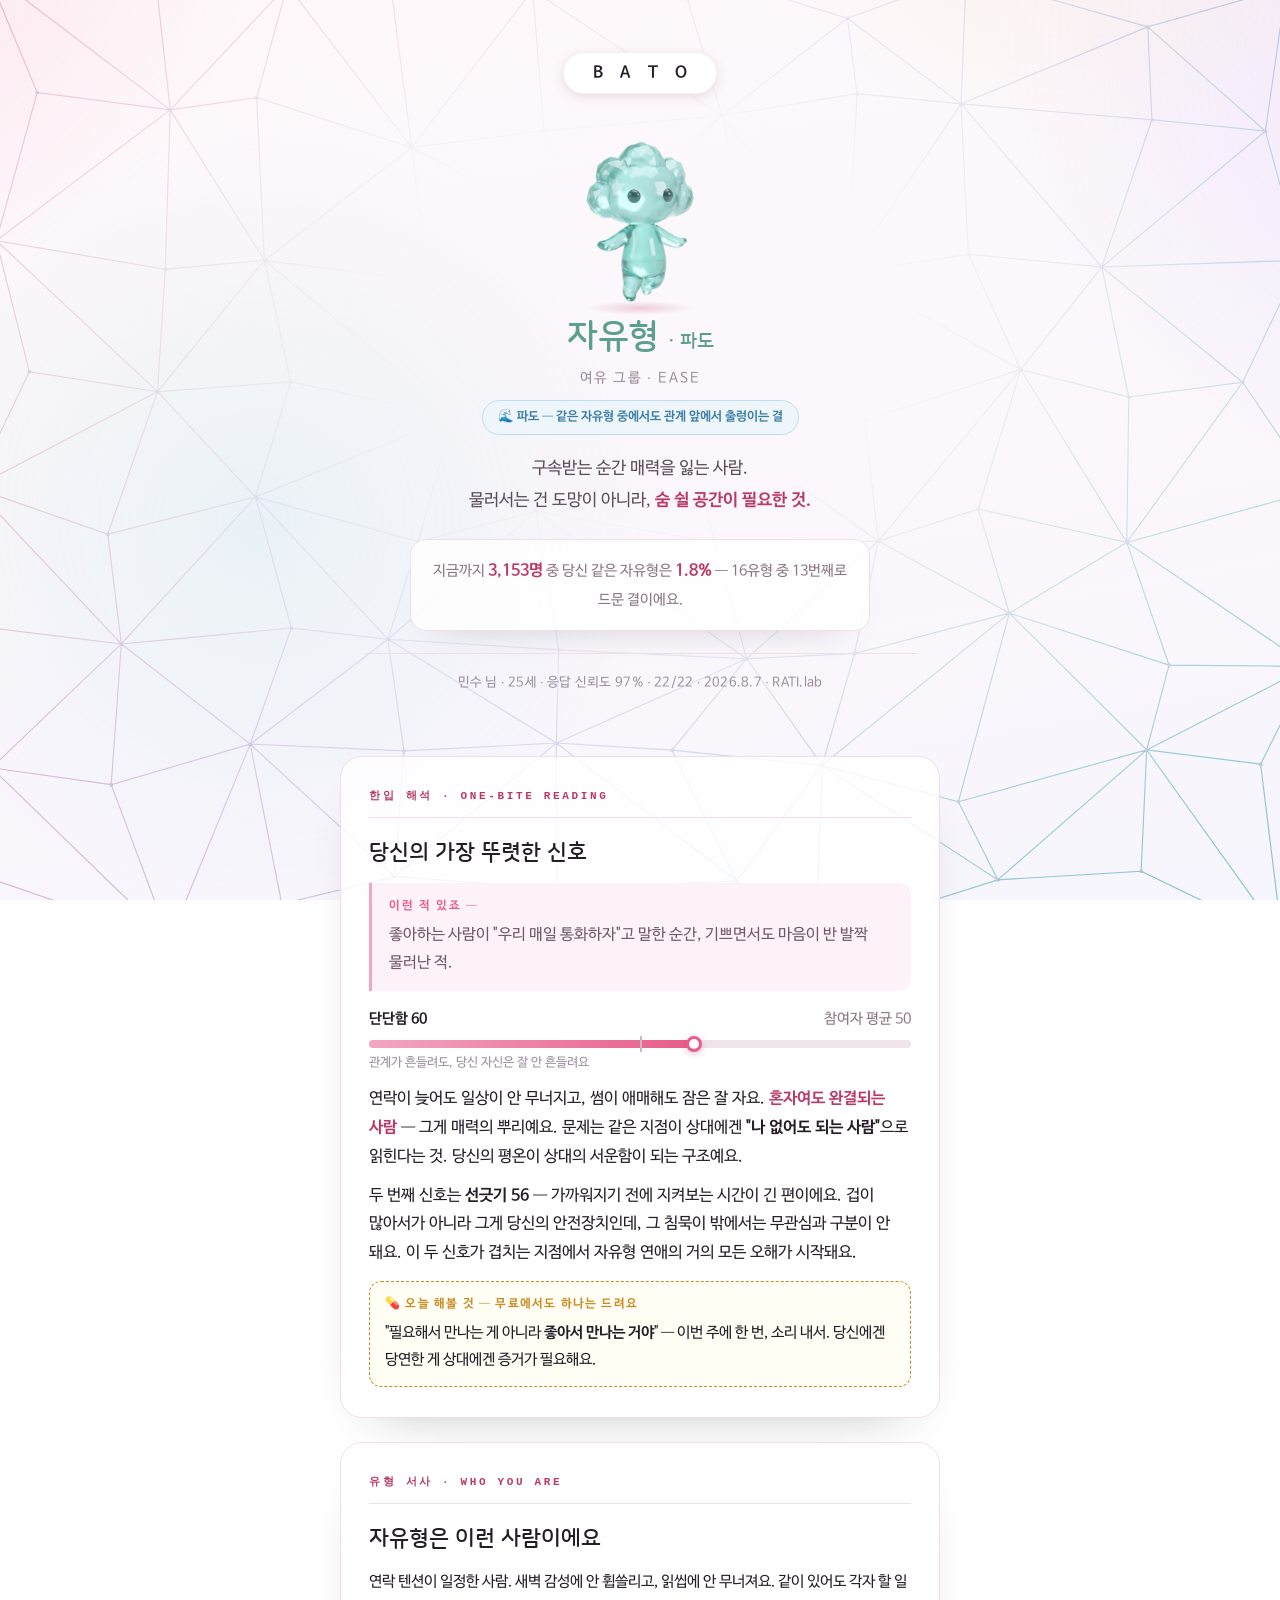
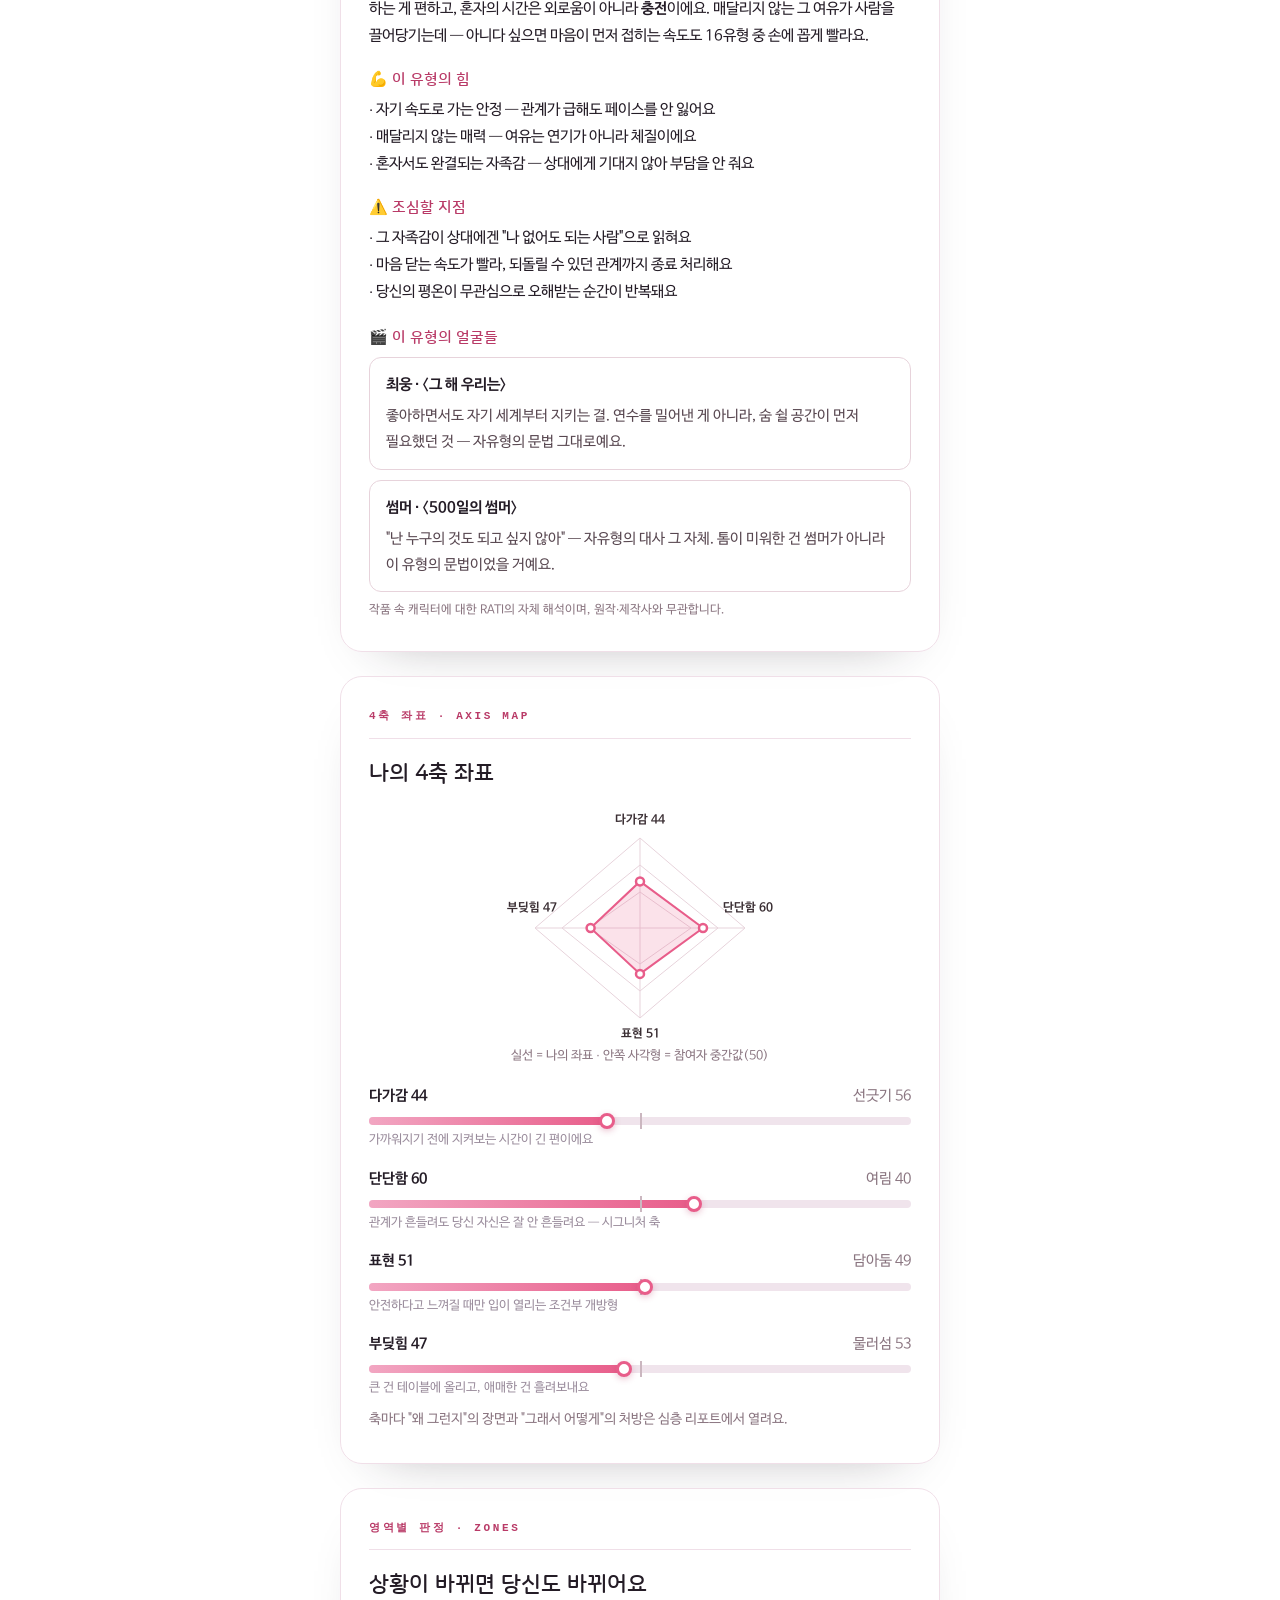
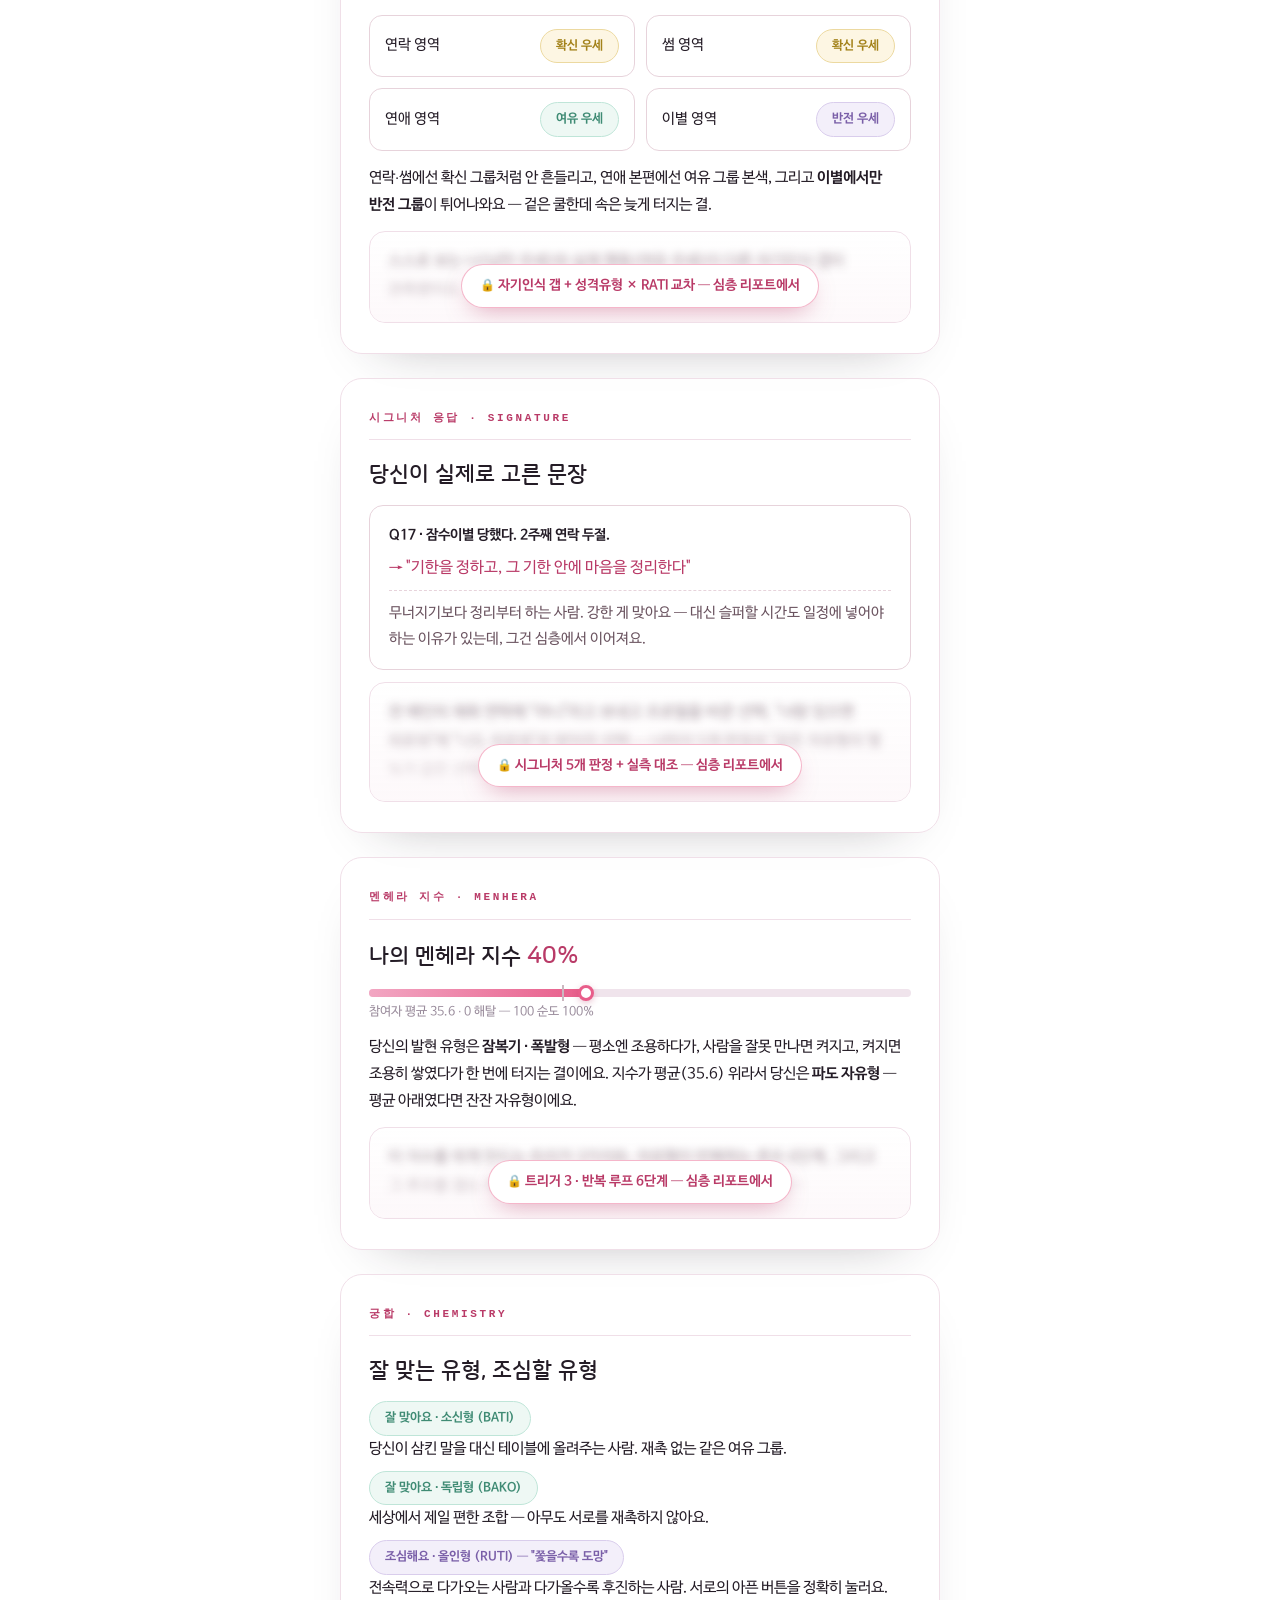
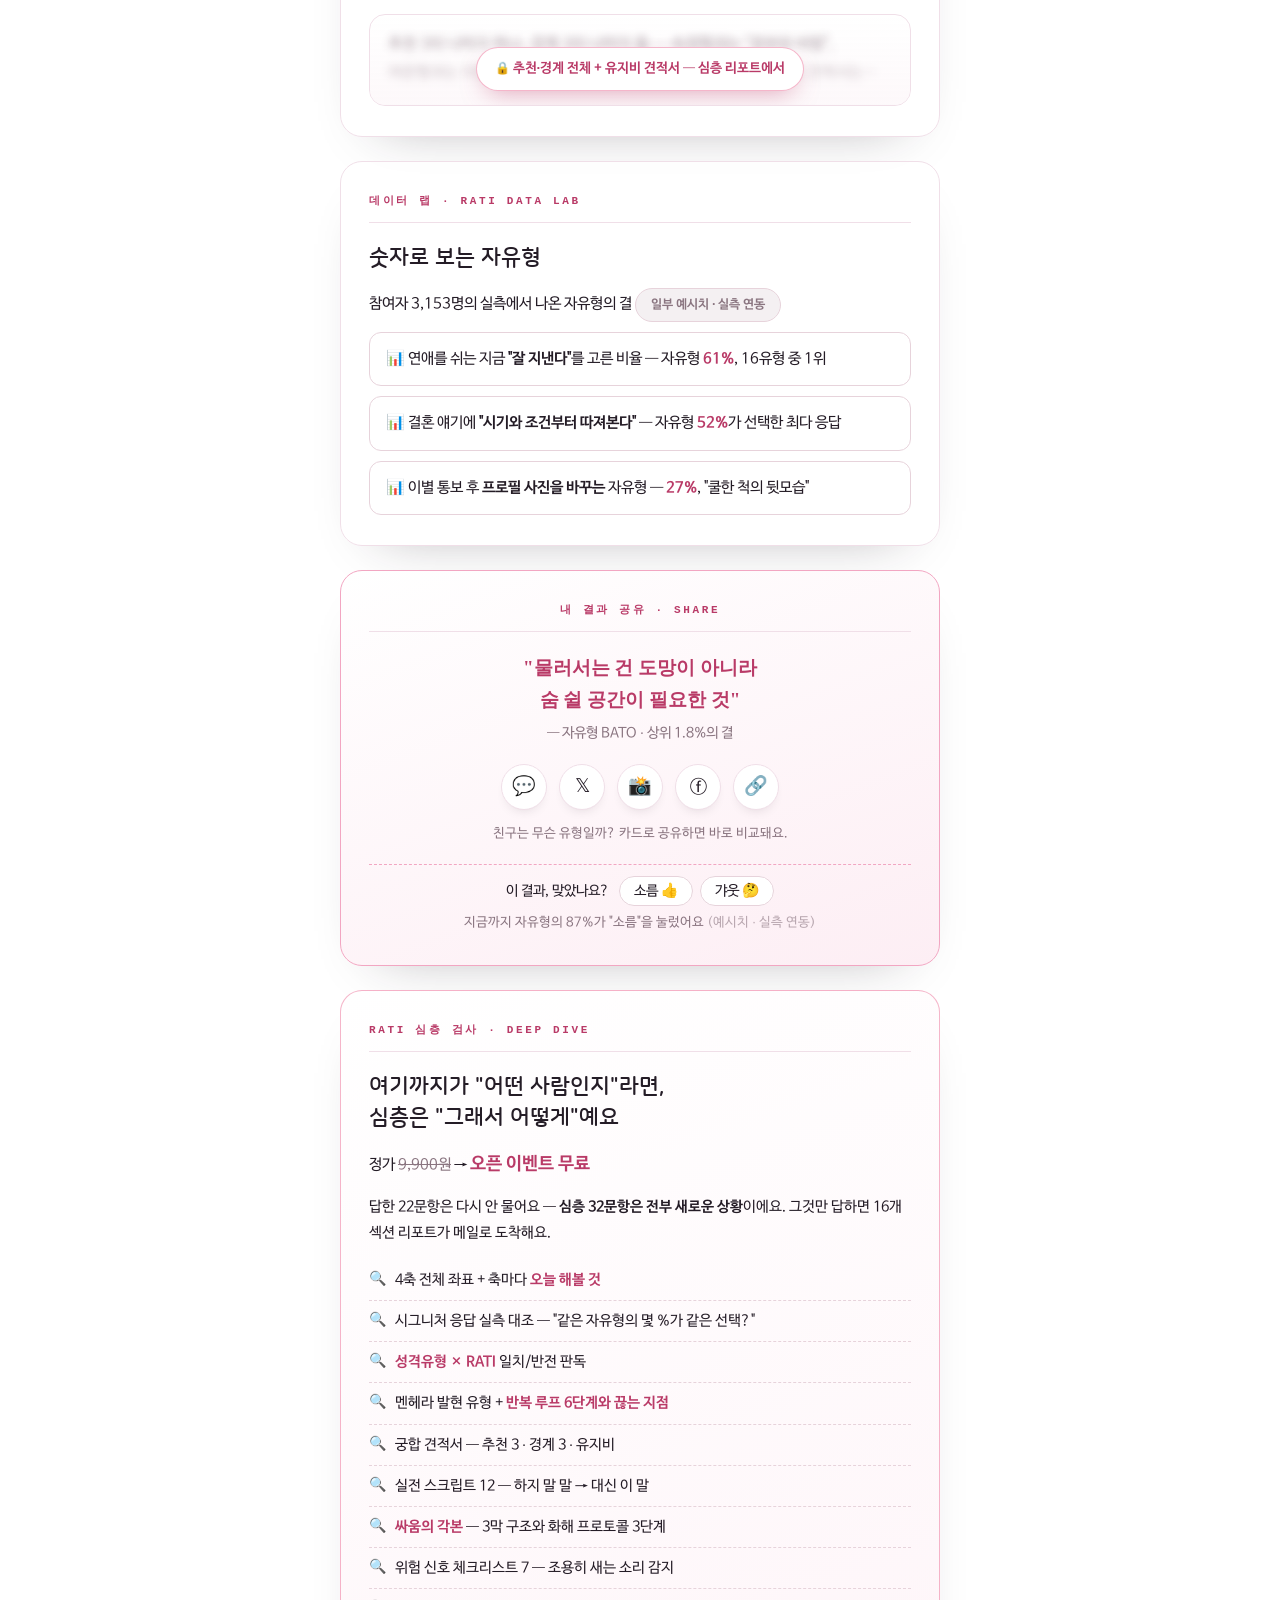
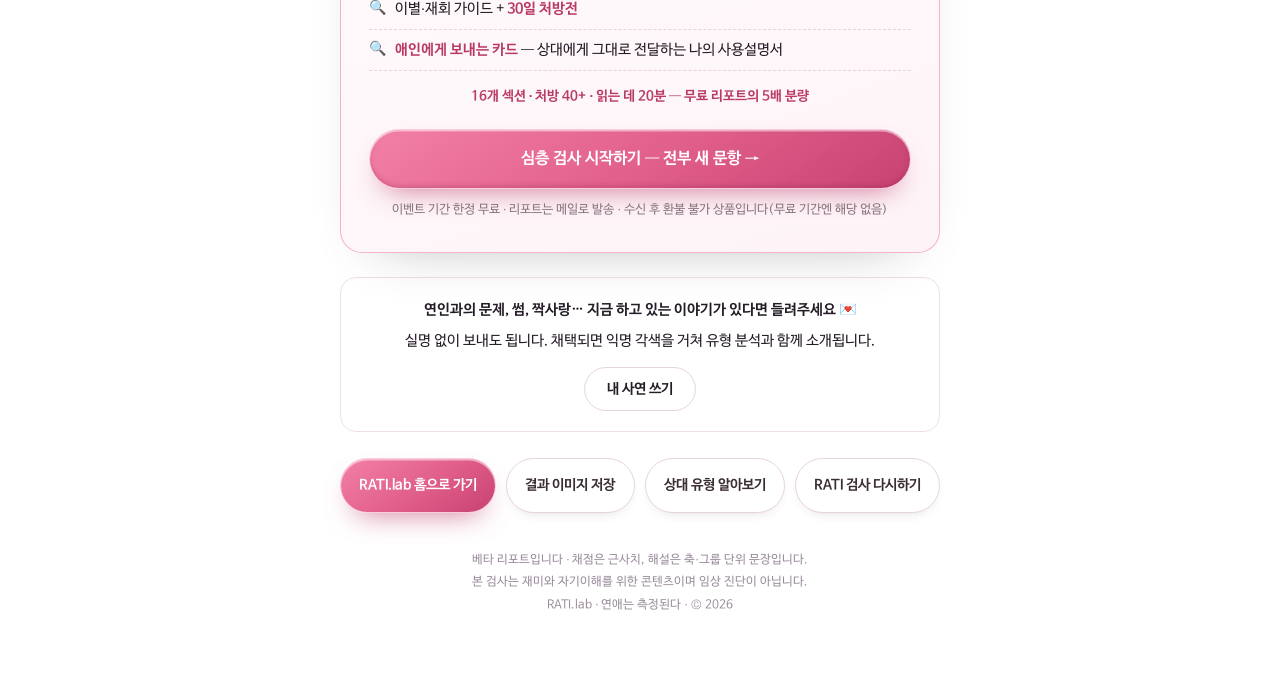
==== free_sample/index.html @ 4e8d6d5d "무료 리포트 개편판(free_sample) 배포 — 리스킨·행간·티저·전신 캐릭터 (BATO 샘플) - /free_sample/: 자립형(테마·메시·정본 폰트 동봉) 무료 리포트 " ====
<!DOCTYPE html>
<html lang="ko">
<head>
<meta charset="UTF-8">
<meta name="viewport" content="width=device-width, initial-scale=1.0">
<title>RATI 무료 리포트 · 자유형 (BATO) — 시안</title>
<style>
/* ============ RATI 무료 리포트 재설계 시안 — 별도 상품 (22문항 기반) ============
   역할: 정체성·공유·심층 전환. 분석·처방은 심층판의 영역.
   원칙: 표지는 꽉 준다(공유 코어) · 해석은 한입 · 처방은 딱 1개(맛보기 신뢰) */
:root{
  --pink:#e85d8a; --deep:#b93a67; --light:#f2a6c2; --neutral:#e7d3db;
  --ink:#3a2e33; --sub:#8a7580; --bg:#fdf8fa; --card:#ffffff; --gold:#c9a227;
}
*{margin:0;padding:0;box-sizing:border-box;}
body{font-family:'NanumBarunGothic','Noto Sans KR','Noto Sans CJK KR',sans-serif;
  background:var(--bg);color:var(--ink);line-height:1.75;font-size:16px;}
.wrap{max-width:640px;margin:0 auto;padding:0 20px 70px;}
h1,h2,h3,.disp{font-family:'NanumSquareRound','Noto Sans KR','Noto Sans CJK KR',sans-serif;}

.cover{text-align:center;padding:52px 24px 36px;background:radial-gradient(ellipse at top,#fff 0%,var(--bg) 70%);}
.cover .code{display:inline-block;background:#fff;border:1.5px solid var(--neutral);border-radius:999px;
  padding:6px 22px;font-weight:700;letter-spacing:.42em;font-size:16px;color:var(--deep);text-indent:.42em;}
.cover .char{width:126px;height:126px;margin:24px auto 8px;border-radius:50%;
  background:linear-gradient(145deg,#e9f7f2,#cfeee3 60%,#b9e2d4);
  display:flex;align-items:center;justify-content:center;font-size:54px;box-shadow:0 10px 30px rgba(127,196,178,.35);}
.cover h1{font-size:34px;color:#5aa08c;margin-top:4px;}
.cover .group{margin-top:6px;color:var(--sub);font-size:14px;letter-spacing:.14em;}
.cover .tagline{margin:18px auto 0;max-width:440px;font-size:17px;line-height:1.9;}
.punch{color:var(--deep);font-weight:700;}
.rare{margin:22px auto 0;max-width:460px;background:#fff;border:1px solid var(--neutral);
  border-radius:16px;padding:15px 20px;font-size:14.5px;color:var(--sub);}
.rare b{color:var(--deep);font-size:16px;}
.cover .meta{margin-top:22px;padding-top:16px;border-top:1px solid var(--neutral);font-size:13px;color:var(--sub);}

.sec{background:var(--card);border:1px solid var(--neutral);border-radius:20px;
  padding:30px 28px;margin-top:24px;position:relative;overflow:hidden;}
.sec .kicker{font-size:12px;letter-spacing:.22em;color:var(--sub);
  border-bottom:1px solid var(--neutral);padding-bottom:11px;margin-bottom:20px;}
.sec h2{font-size:22px;margin-bottom:14px;}
.scene{background:#fff6f9;border-left:3px solid var(--light);border-radius:0 12px 12px 0;
  padding:13px 17px;font-size:15.5px;color:#6b5460;margin-bottom:15px;}
.scene::before{content:"이런 적 있죠 —";display:block;font-size:12px;letter-spacing:.14em;color:var(--pink);font-weight:700;margin-bottom:4px;}
.rx{background:#fffdf4;border:1px dashed var(--gold);border-radius:12px;padding:12px 15px;font-size:15px;margin-top:13px;}
.rx::before{content:"💊 오늘 해볼 것 — 무료에서도 하나는 드려요";display:block;font-size:12px;letter-spacing:.1em;color:var(--gold);font-weight:700;margin-bottom:4px;}

.axis{margin:16px 0 4px;}
.axis .lab{display:flex;justify-content:space-between;font-size:14.5px;font-weight:700;}
.axis .lab .r{color:var(--sub);font-weight:400;}
.bar{position:relative;height:8px;border-radius:99px;background:var(--neutral);margin:8px 0 4px;}
.bar .fill{position:absolute;left:0;top:0;bottom:0;border-radius:99px;background:linear-gradient(90deg,var(--light),var(--pink));}
.bar .avg{position:absolute;top:-4px;bottom:-4px;width:2px;background:#c9b6bf;}
.bar .dot{position:absolute;top:50%;transform:translate(-50%,-50%);width:16px;height:16px;border-radius:50%;background:#fff;border:3px solid var(--pink);box-shadow:0 2px 6px rgba(185,58,103,.3);}
.axis .cap{font-size:12.5px;color:var(--sub);}

.tease{position:relative;border:1px solid var(--neutral);border-radius:14px;padding:16px 18px;margin-top:12px;overflow:hidden;}
.tease .blur{filter:blur(5px);user-select:none;pointer-events:none;color:#a08d97;}
.tease .veil{position:absolute;inset:0;display:flex;align-items:center;justify-content:center;
  background:linear-gradient(180deg,rgba(255,255,255,.15),rgba(255,255,255,.75));}
.veil .tag{background:#fff;border:1px solid var(--light);color:var(--deep);border-radius:999px;
  padding:7px 16px;font-size:13.5px;font-weight:700;box-shadow:0 4px 14px rgba(185,58,103,.15);}

.chip{display:inline-block;border-radius:999px;padding:4px 12px;font-size:12.5px;font-weight:700;}
.chip.mint{background:#eef8f4;color:#3f8b74;border:1px solid #bfe5d8;}
.chip.gray{background:#f4f0f2;color:var(--sub);border:1px solid var(--neutral);}

.share{text-align:center;background:linear-gradient(160deg,#fff,#fdeef4);border:1px solid var(--light);}
.share .disp{font-size:19px;line-height:1.8;color:var(--deep);margin:14px 0 6px;font-weight:800;}
.share .btns{margin-top:18px;display:flex;justify-content:center;gap:12px;}
.share .btns span{width:46px;height:46px;border-radius:50%;background:#fff;border:1px solid var(--neutral);
  display:flex;align-items:center;justify-content:center;font-size:19px;}
.share .sub2{font-size:13px;color:var(--sub);margin-top:12px;}

.cta{background:linear-gradient(160deg,#fff,#fff6f9);border:1.5px solid var(--pink);}
.cta h2{color:var(--deep);}
.cta .price{margin:6px 0 14px;font-size:15px;}
.cta .price .strike{text-decoration:line-through;color:var(--sub);}
.cta .price b{color:var(--deep);font-size:18px;}
.cta ul{list-style:none;margin:14px 0 4px;}
.cta li{font-size:14.5px;padding:7px 0 7px 26px;position:relative;border-bottom:1px dashed var(--neutral);}
.cta li::before{content:"🔍";position:absolute;left:0;font-size:14px;}
.cta li b{color:var(--deep);}
.cta .btn{display:block;text-align:center;background:linear-gradient(90deg,var(--pink),var(--deep));
  color:#fff;border-radius:999px;padding:15px 20px;font-weight:800;font-size:16px;margin-top:20px;
  box-shadow:0 8px 24px rgba(185,58,103,.3);}
.cta .fine{text-align:center;font-size:12.5px;color:var(--sub);margin-top:10px;}

.story{border:1px solid var(--neutral);border-radius:16px;padding:20px 22px;margin-top:24px;text-align:center;font-size:14.5px;background:#fff;}
.story b{display:block;margin-bottom:6px;}
.story .sbtn{display:inline-block;margin-top:12px;border:1px solid var(--neutral);border-radius:999px;padding:9px 22px;font-weight:700;font-size:14px;}
.foot{margin-top:36px;text-align:center;font-size:12px;color:var(--sub);line-height:1.9;}
</style>
<link rel="stylesheet" href="fonts.css">
<link rel="stylesheet" href="report_theme.css">
</head>
<body>
<div class="wrap">

<!-- 표지: 공유 코어라 꽉 준다 -->
<section class="cover">
  <div class="code">B A T O</div>
  <div class="char">☁️</div>
  <h1>자유형 <span style="font-size:19px;color:#5aa08c;">· 파도</span></h1>
  <div class="group">여유 그룹 · EASE</div>
  <p style="margin-top:10px;"><span class="chip" style="background:#eef6fb;color:#3d7ea6;border:1px solid #bcdcee;">🌊 파도 — 같은 자유형 중에서도 관계 앞에서 출렁이는 결</span></p>
  <p class="tagline">구속받는 순간 매력을 잃는 사람.<br>물러서는 건 도망이 아니라, <span class="punch">숨 쉴 공간이 필요한 것.</span></p>
  <div class="rare">지금까지 <b>3,153명</b> 중 당신 같은 자유형은 <b>1.8%</b> — 16유형 중 13번째로 드문 결이에요.</div>
  <div class="meta">민수 님 · 25세 · 응답 신뢰도 97% · 22/22 · 2026.8.7 · RATI.lab</div>
</section>

<!-- 한입 해석: 시그니처 1축만 실수치 공개 + 처방 1개 -->
<section class="sec">
  <div class="kicker">한입 해석 · ONE-BITE READING</div>
  <h2>당신의 가장 뚜렷한 신호</h2>
  <div class="scene">좋아하는 사람이 "우리 매일 통화하자"고 말한 순간, 기쁘면서도 마음이 반 발짝 물러난 적.</div>
  <div class="axis">
    <div class="lab"><span>단단함 60</span><span class="r">참여자 평균 50</span></div>
    <div class="bar"><div class="fill" style="width:60%"></div><div class="avg" style="left:50%"></div><div class="dot" style="left:60%"></div></div>
    <div class="cap">관계가 흔들려도, 당신 자신은 잘 안 흔들려요</div>
  </div>
  <p style="margin-top:12px;">
    연락이 늦어도 일상이 안 무너지고, 썸이 애매해도 잠은 잘 자요. <span class="punch">혼자여도 완결되는 사람</span> — 그게 매력의 뿌리예요. 문제는 같은 지점이 상대에겐 <b>"나 없어도 되는 사람"</b>으로 읽힌다는 것. 당신의 평온이 상대의 서운함이 되는 구조예요.
  </p>
  <p style="margin-top:10px;">
    두 번째 신호는 <b>선긋기 56</b> — 가까워지기 전에 지켜보는 시간이 긴 편이에요. 겁이 많아서가 아니라 그게 당신의 안전장치인데, 그 침묵이 밖에서는 무관심과 구분이 안 돼요. 이 두 신호가 겹치는 지점에서 자유형 연애의 거의 모든 오해가 시작돼요.
  </p>
  <div class="rx">"필요해서 만나는 게 아니라 <b>좋아서 만나는 거야</b>" — 이번 주에 한 번, 소리 내서. 당신에겐 당연한 게 상대에겐 증거가 필요해요.</div>
</section>

<!-- 유형 풀 서사: 유형 단위 콘텐츠는 아끼지 않는다 -->
<section class="sec">
  <div class="kicker">유형 서사 · WHO YOU ARE</div>
  <h2>자유형은 이런 사람이에요</h2>
  <p style="font-size:15px;">
    연락 텐션이 일정한 사람. 새벽 감성에 안 휩쓸리고, 읽씹에 안 무너져요. 같이 있어도 각자 할 일 하는 게 편하고, 혼자의 시간은 외로움이 아니라 <b>충전</b>이에요. 매달리지 않는 그 여유가 사람을 끌어당기는데 — 아니다 싶으면 마음이 먼저 접히는 속도도 16유형 중 손에 꼽게 빨라요.
  </p>
  <h3 style="font-size:15px;color:var(--deep);margin:18px 0 6px;">💪 이 유형의 힘</h3>
  <p style="font-size:15px;">· 자기 속도로 가는 안정 — 관계가 급해도 페이스를 안 잃어요<br>· 매달리지 않는 매력 — 여유는 연기가 아니라 체질이에요<br>· 혼자서도 완결되는 자족감 — 상대에게 기대지 않아 부담을 안 줘요</p>
  <h3 style="font-size:15px;color:var(--deep);margin:18px 0 6px;">⚠️ 조심할 지점</h3>
  <p style="font-size:15px;">· 그 자족감이 상대에겐 "나 없어도 되는 사람"으로 읽혀요<br>· 마음 닫는 속도가 빨라, 되돌릴 수 있던 관계까지 종료 처리해요<br>· 당신의 평온이 무관심으로 오해받는 순간이 반복돼요</p>

  <h3 style="font-size:15px;color:var(--deep);margin:20px 0 8px;">🎬 이 유형의 얼굴들</h3>
  <div style="border:1px solid var(--neutral);border-radius:12px;padding:13px 16px;margin-bottom:10px;">
    <b style="font-size:15px;">최웅 · 〈그 해 우리는〉</b>
    <p style="font-size:14.5px;color:#584750;margin-top:4px;">좋아하면서도 자기 세계부터 지키는 결. 연수를 밀어낸 게 아니라, 숨 쉴 공간이 먼저 필요했던 것 — 자유형의 문법 그대로예요.</p>
  </div>
  <div style="border:1px solid var(--neutral);border-radius:12px;padding:13px 16px;">
    <b style="font-size:15px;">썸머 · 〈500일의 썸머〉</b>
    <p style="font-size:14.5px;color:#584750;margin-top:4px;">"난 누구의 것도 되고 싶지 않아" — 자유형의 대사 그 자체. 톰이 미워한 건 썸머가 아니라 이 유형의 문법이었을 거예요.</p>
  </div>
  <p style="font-size:12px;color:var(--sub);margin-top:8px;">작품 속 캐릭터에 대한 RATI의 자체 해석이며, 원작·제작사와 무관합니다.</p>
</section>

<!-- 4축: 수치는 전부 공개, 심층 해설·처방은 심층판 -->
<section class="sec">
  <div class="kicker">4축 좌표 · AXIS MAP</div>
  <h2>나의 4축 좌표</h2>
  <svg width="340" height="240" viewBox="0 0 340 240" style="display:block;margin:6px auto 2px;">
    <g stroke="#e7d3db" fill="none">
      <polygon points="170,35 275,125 170,215 65,125"/>
      <polygon points="170,62 248,125 170,188 92,125"/>
      <polygon points="170,89 221,125 170,161 119,125"/>
      <line x1="170" y1="35" x2="170" y2="215"/><line x1="65" y1="125" x2="275" y2="125"/>
    </g>
    <polygon points="170,78.4 233,125 170,170.9 120.6,125" fill="rgba(232,93,138,.18)" stroke="#e85d8a" stroke-width="2"/>
    <circle cx="170" cy="78.4" r="4" fill="#fff" stroke="#e85d8a" stroke-width="2.5"/>
    <circle cx="233" cy="125" r="4" fill="#fff" stroke="#e85d8a" stroke-width="2.5"/>
    <circle cx="170" cy="170.9" r="4" fill="#fff" stroke="#e85d8a" stroke-width="2.5"/>
    <circle cx="120.6" cy="125" r="4" fill="#fff" stroke="#e85d8a" stroke-width="2.5"/>
    <text x="170" y="20" text-anchor="middle" font-size="12" font-weight="700" fill="#3a2e33">다가감 44</text>
    <text x="278" y="108" text-anchor="middle" font-size="12" font-weight="700" fill="#3a2e33">단단함 60</text>
    <text x="170" y="234" text-anchor="middle" font-size="12" font-weight="700" fill="#3a2e33">표현 51</text>
    <text x="62" y="108" text-anchor="middle" font-size="12" font-weight="700" fill="#3a2e33">부딪힘 47</text>
  </svg>
  <p style="text-align:center;font-size:12.5px;color:var(--sub);margin-bottom:8px;">실선 = 나의 좌표 · 안쪽 사각형 = 참여자 중간값(50)</p>
  <div class="axis">
    <div class="lab"><span>다가감 44</span><span class="r">선긋기 56</span></div>
    <div class="bar"><div class="fill" style="width:44%"></div><div class="avg" style="left:50%"></div><div class="dot" style="left:44%"></div></div>
    <div class="cap">가까워지기 전에 지켜보는 시간이 긴 편이에요</div>
  </div>
  <div class="axis">
    <div class="lab"><span>단단함 60</span><span class="r">여림 40</span></div>
    <div class="bar"><div class="fill" style="width:60%"></div><div class="avg" style="left:50%"></div><div class="dot" style="left:60%"></div></div>
    <div class="cap">관계가 흔들려도 당신 자신은 잘 안 흔들려요 — 시그니처 축</div>
  </div>
  <div class="axis">
    <div class="lab"><span>표현 51</span><span class="r">담아둠 49</span></div>
    <div class="bar"><div class="fill" style="width:51%"></div><div class="avg" style="left:50%"></div><div class="dot" style="left:51%"></div></div>
    <div class="cap">안전하다고 느껴질 때만 입이 열리는 조건부 개방형</div>
  </div>
  <div class="axis">
    <div class="lab"><span>부딪힘 47</span><span class="r">물러섬 53</span></div>
    <div class="bar"><div class="fill" style="width:47%"></div><div class="avg" style="left:50%"></div><div class="dot" style="left:47%"></div></div>
    <div class="cap">큰 건 테이블에 올리고, 애매한 건 흘려보내요</div>
  </div>
  <p style="font-size:13.5px;color:var(--sub);margin-top:10px;">축마다 "왜 그런지"의 장면과 "그래서 어떻게"의 처방은 심층 리포트에서 열려요.</p>
</section>

<!-- 영역별 판정 -->
<section class="sec">
  <div class="kicker">영역별 판정 · ZONES</div>
  <h2>상황이 바뀌면 당신도 바뀌어요</h2>
  <div style="display:grid;grid-template-columns:1fr 1fr;gap:11px;margin-top:4px;">
    <div style="border:1px solid var(--neutral);border-radius:13px;padding:13px 15px;font-size:14.5px;display:flex;justify-content:space-between;align-items:center;"><span>연락 영역</span><span class="chip" style="background:#fdf6e3;color:#a3821a;border:1px solid #ecd9a0;">확신 우세</span></div>
    <div style="border:1px solid var(--neutral);border-radius:13px;padding:13px 15px;font-size:14.5px;display:flex;justify-content:space-between;align-items:center;"><span>썸 영역</span><span class="chip" style="background:#fdf6e3;color:#a3821a;border:1px solid #ecd9a0;">확신 우세</span></div>
    <div style="border:1px solid var(--neutral);border-radius:13px;padding:13px 15px;font-size:14.5px;display:flex;justify-content:space-between;align-items:center;"><span>연애 영역</span><span class="chip mint">여유 우세</span></div>
    <div style="border:1px solid var(--neutral);border-radius:13px;padding:13px 15px;font-size:14.5px;display:flex;justify-content:space-between;align-items:center;"><span>이별 영역</span><span class="chip" style="background:#f3effa;color:#7a5fa8;border:1px solid #d9cdec;">반전 우세</span></div>
  </div>
  <p style="margin-top:14px;font-size:15px;">
    연락·썸에선 확신 그룹처럼 안 흔들리고, 연애 본편에선 여유 그룹 본색, 그리고 <b>이별에서만 반전 그룹</b>이 튀어나와요 — 겉은 쿨한데 속은 늦게 터지는 결.
  </p>
  <div class="tease" style="margin-top:12px;">
    <p class="blur">스스로 보는 나(낭만 우세)와 실제 행동(여유 우세)이 다른 자기인식 갭이 관측됐어요. 이 갭의 정체는 성격유형과 교차하면…</p>
    <div class="veil"><span class="tag">자기인식 갭 + 성격유형 × RATI 교차 — 심층 리포트에서</span></div>
  </div>
</section>

<!-- 시그니처 맛보기 -->
<section class="sec">
  <div class="kicker">시그니처 응답 · SIGNATURE</div>
  <h2>당신이 실제로 고른 문장</h2>
  <div style="border:1px solid var(--neutral);border-radius:14px;padding:17px 19px;">
    <p style="font-size:14px;font-weight:700;">Q17 · 잠수이별 당했다. 2주째 연락 두절.</p>
    <p style="font-size:15.5px;color:var(--deep);margin:7px 0;">→ "기한을 정하고, 그 기한 안에 마음을 정리한다"</p>
    <p style="border-top:1px dashed var(--neutral);padding-top:9px;font-size:14.5px;color:#6b5460;">무너지기보다 정리부터 하는 사람. 강한 게 맞아요 — 대신 슬퍼할 시간도 일정에 넣어야 하는 이유가 있는데, 그건 심층에서 이어져요.</p>
  </div>
  <div class="tease" style="margin-top:12px;">
    <p class="blur">전 애인의 재회 연락에 "아니"라고 보내고 프로필을 바꾼 선택, "너랑 있으면 외로워"에 "나도 외로워"로 받아친 선택 — 나머지 5개 판정과 "같은 자유형의 몇 %가 같은 선택"의 실측 대조는…</p>
    <div class="veil"><span class="tag">시그니처 5개 판정 + 실측 대조 — 심층 리포트에서</span></div>
  </div>
</section>

<!-- 멘헤라 티저 -->
<section class="sec">
  <div class="kicker">멘헤라 지수 · MENHERA</div>
  <h2>나의 멘헤라 지수 <span class="punch" style="font-size:24px;">40%</span></h2>
  <div class="axis">
    <div class="bar"><div class="fill" style="width:40%;background:linear-gradient(90deg,#9fd8c6,#e8c15d,#e85d8a);"></div><div class="avg" style="left:35.6%"></div><div class="dot" style="left:40%"></div></div>
    <div class="cap">참여자 평균 35.6 · 0 해탈 — 100 순도 100%</div>
  </div>
  <p style="margin-top:12px;font-size:15px;">당신의 발현 유형은 <b>잠복기 · 폭발형</b> — 평소엔 조용하다가, 사람을 잘못 만나면 켜지고, 켜지면 조용히 쌓였다가 한 번에 터지는 결이에요. 지수가 평균(35.6) 위라서 당신은 <b>파도 자유형</b> — 평균 아래였다면 잔잔 자유형이에요.</p>
  <div class="tease" style="margin-top:12px;">
    <p class="blur">이 지수를 뛰게 만드는 트리거 3가지와, 자유형이 반복하는 루프 6단계, 그리고 그 루프를 끊는 지점은 — 답장이 늦어지기 시작하는 바로 그 순간…</p>
    <div class="veil"><span class="tag">트리거 3 · 반복 루프 6단계 — 심층 리포트에서</span></div>
  </div>
</section>

<!-- 궁합 맛보기 -->
<section class="sec">
  <div class="kicker">궁합 · CHEMISTRY</div>
  <h2>잘 맞는 유형, 조심할 유형</h2>
  <p style="font-size:15px;margin-bottom:8px;"><span class="chip mint">잘 맞아요 · 소신형 (BATI)</span><br>당신이 삼킨 말을 대신 테이블에 올려주는 사람. 재촉 없는 같은 여유 그룹.</p>
  <p style="font-size:15px;margin-bottom:8px;"><span class="chip mint">잘 맞아요 · 독립형 (BAKO)</span><br>세상에서 제일 편한 조합 — 아무도 서로를 재촉하지 않아요.</p>
  <p style="font-size:15px;"><span class="chip gray" style="background:#f3effa;color:#7a5fa8;border-color:#d9cdec;">조심해요 · 올인형 (RUTI) — "쫓을수록 도망"</span><br>전속력으로 다가오는 사람과 다가올수록 후진하는 사람. 서로의 아픈 버튼을 정확히 눌러요.</p>
  <div class="tease" style="margin-top:12px;">
    <p class="blur">추천 3의 나머지 하나, 경계 3의 나머지 둘 — 속정형과는 "장부와 바람", 여운형과는 이별이 연애보다 긴 조합. 그리고 조합마다 붙는 유지비 견적서는…</p>
    <div class="veil"><span class="tag">추천·경계 전체 + 유지비 견적서 — 심층 리포트에서</span></div>
  </div>
</section>

<!-- 데이터 랩 -->
<section class="sec">
  <div class="kicker">데이터 랩 · RATI DATA LAB</div>
  <h2>숫자로 보는 자유형</h2>
  <p style="font-size:15px;margin-bottom:10px;">참여자 3,153명의 실측에서 나온 자유형의 결 <span class="chip gray">일부 예시치 · 실측 연동</span></p>
  <div style="border:1px solid var(--neutral);border-radius:12px;padding:13px 16px;margin-bottom:10px;font-size:15px;">
    📊 연애를 쉬는 지금 <b>"잘 지낸다"</b>를 고른 비율 — 자유형 <b class="punch">61%</b>, 16유형 중 1위
  </div>
  <div style="border:1px solid var(--neutral);border-radius:12px;padding:13px 16px;margin-bottom:10px;font-size:15px;">
    📊 결혼 얘기에 <b>"시기와 조건부터 따져본다"</b> — 자유형 <b class="punch">52%</b>가 선택한 최다 응답
  </div>
  <div style="border:1px solid var(--neutral);border-radius:12px;padding:13px 16px;font-size:15px;">
    📊 이별 통보 후 <b>프로필 사진을 바꾸는</b> 자유형 — <b class="punch">27%</b>, "쿨한 척의 뒷모습"
  </div>
</section>

<!-- 공유 카드 -->
<section class="sec share">
  <div class="kicker" style="border-color:var(--light);">내 결과 공유 · SHARE</div>
  <p class="disp">"물러서는 건 도망이 아니라<br>숨 쉴 공간이 필요한 것"</p>
  <p style="font-size:14px;color:var(--sub);">— 자유형 BATO · 상위 1.8%의 결</p>
  <div class="btns"><span>💬</span><span>𝕏</span><span>📸</span><span>ⓕ</span><span>🔗</span></div>
  <p class="sub2">친구는 무슨 유형일까? 카드로 공유하면 바로 비교돼요.</p>
  <div style="margin-top:18px;padding-top:14px;border-top:1px dashed var(--light);font-size:14px;">
    이 결과, 맞았나요? &nbsp;
    <span style="border:1px solid var(--neutral);border-radius:999px;padding:6px 14px;background:#fff;">소름 👍</span>&nbsp;
    <span style="border:1px solid var(--neutral);border-radius:999px;padding:6px 14px;background:#fff;">갸웃 🤔</span>
    <p class="sub2" style="margin-top:8px;">지금까지 자유형의 87%가 "소름"을 눌렀어요 <span style="opacity:.6;">(예시치 · 실측 연동)</span></p>
  </div>
</section>

<!-- 심층 전환 CTA -->
<section class="sec cta">
  <div class="kicker" style="border-color:var(--light);">RATI 심층 검사 · DEEP DIVE</div>
  <h2>여기까지가 "어떤 사람인지"라면,<br>심층은 "그래서 어떻게"예요</h2>
  <p class="price">정가 <span class="strike">9,900원</span> → <b>오픈 이벤트 무료</b></p>
  <p style="font-size:14.5px;">답한 22문항은 다시 안 물어요 — <b>심층 32문항은 전부 새로운 상황</b>이에요. 그것만 답하면 16개 섹션 리포트가 메일로 도착해요.</p>
  <ul>
    <li>4축 전체 좌표 + 축마다 <b>오늘 해볼 것</b></li>
    <li>시그니처 응답 실측 대조 — "같은 자유형의 몇 %가 같은 선택?"</li>
    <li><b>성격유형 × RATI</b> 일치/반전 판독</li>
    <li>멘헤라 발현 유형 + <b>반복 루프 6단계와 끊는 지점</b></li>
    <li>궁합 견적서 — 추천 3 · 경계 3 · 유지비</li>
    <li>실전 스크립트 12 — 하지 말 말 → 대신 이 말</li>
    <li><b>싸움의 각본</b> — 3막 구조와 화해 프로토콜 3단계</li>
    <li>위험 신호 체크리스트 7 — 조용히 새는 소리 감지</li>
    <li>이별·재회 가이드 + <b>30일 처방전</b></li>
    <li><b>애인에게 보내는 카드</b> — 상대에게 그대로 전달하는 나의 사용설명서</li>
  </ul>
  <p style="text-align:center;font-size:13.5px;color:var(--deep);font-weight:700;margin-top:14px;">16개 섹션 · 처방 40+ · 읽는 데 20분 — 무료 리포트의 5배 분량</p>
  <a class="btn">심층 검사 시작하기 — 전부 새 문항 →</a>
  <p class="fine">이벤트 기간 한정 무료 · 리포트는 메일로 발송 · 수신 후 환불 불가 상품입니다(무료 기간엔 해당 없음)</p>
</section>

<!-- 사연 -->
<div class="story">
  <b>연인과의 문제, 썸, 짝사랑… 지금 하고 있는 이야기가 있다면 들려주세요 💌</b>
  실명 없이 보내도 됩니다. 채택되면 익명 각색을 거쳐 유형 분석과 함께 소개됩니다.
  <span class="sbtn">내 사연 쓰기</span>
</div>

<!-- ══ 무료 리포트 UX 활성화 — 시안의 공유 버튼 5종(💬 𝕏 📸 ⓕ 🔗)에 실동작 바인딩(마크업 불변)
     + 기존 무료 리포트의 하단 버튼 4종 + OG 배너 주입. 공감 투표는 백엔드 연동 전 선택 표시만. ══ -->
<style id="free-ux-css">
  .rr-btns{display:flex;gap:10px;margin-top:26px;flex-wrap:wrap;justify-content:center}
  .rr-btns a,.rr-btns button{flex:1 1 auto;white-space:nowrap;text-align:center;text-decoration:none;cursor:pointer;font:inherit;font-size:14px;font-weight:700;padding:14px 18px;border-radius:99px;transition:transform .14s}
  .rr-btns a:hover,.rr-btns button:hover{transform:translateY(-1.5px)}
  .rr-cta{background:linear-gradient(145deg,rgba(242,123,163,.96),rgba(222,83,130,.94) 56%,rgba(196,58,108,.96));color:#fff;border:1px solid rgba(255,214,229,.9);box-shadow:0 13px 29px -14px rgba(185,58,103,.75),inset 0 1.5px 0 rgba(255,255,255,.5)}
  .rr-b2{background:#fff;color:var(--ink);border:1.5px solid var(--neutral);box-shadow:0 6px 14px -10px rgba(58,46,51,.3)}
  .sh-toast{position:fixed;left:50%;bottom:26px;transform:translateX(-50%) translateY(8px);background:#3a2e33;color:#fff;font-size:12.5px;padding:10px 18px;border-radius:99px;opacity:0;pointer-events:none;transition:opacity .25s,transform .25s;z-index:99}
  .sh-toast.on{opacity:1;transform:translateX(-50%)}
  .vote-on{border-color:var(--pink) !important;background:#FEF1F6 !important;color:var(--deep);font-weight:700}
</style>

<div class="rr-btns">
  <a class="rr-cta" href="https://ratilab.com/">RATI.lab 홈으로 가기</a>
  <button type="button" class="rr-b2" data-act="save">결과 이미지 저장</button>
  <a class="rr-b2" href="https://ratilab.com/">상대 유형 알아보기</a>
  <a class="rr-b2" href="https://ratilab.com/?test=1">RATI 검사 다시하기</a>
</div>

<!-- OG 배너는 무료 리포트에 넣지 않는다 (민수 지시 2026-08-07) — 심층 웹판·이메일에만 -->
<div class="sh-toast" id="shToast"></div>
<script id="free-ux-js">
(function(){
  var U='https://ratilab.com/', T='나의 연애 유형을 측정했어요 — RATI.lab';
  function toast(m){var e=document.getElementById('shToast');e.textContent=m;e.classList.add('on');clearTimeout(e._t);e._t=setTimeout(function(){e.classList.remove('on')},2400);}
  function copy(txt,done){
    if(navigator.clipboard&&navigator.clipboard.writeText){navigator.clipboard.writeText(txt).then(function(){toast(done)},function(){toast('복사가 막혔어요 · 주소를 직접 복사해주세요')});}
    else toast('복사가 막혔어요 · 주소를 직접 복사해주세요');
  }
  /* 시안의 장식 공유 버튼 5종에 실동작 바인딩 — 순서: 카톡·X·인스타·페북·링크 */
  var spans=document.querySelectorAll('.share .btns span');
  var acts=['kakao','x','insta','fb','copy'];
  spans.forEach(function(b,i){
    var ch=acts[i]||'copy';
    b.setAttribute('role','button');b.setAttribute('tabindex','0');
    function go(){
      if(ch==='x'){window.open('https://twitter.com/intent/tweet?text='+encodeURIComponent(T)+'&url='+encodeURIComponent(U),'_blank','width=560,height=640');return;}
      if(ch==='fb'){window.open('https://www.facebook.com/sharer/sharer.php?u='+encodeURIComponent(U)+'&quote='+encodeURIComponent(T),'_blank','width=560,height=640');return;}
      if(ch==='kakao'){if(navigator.share){navigator.share({title:'RATI',text:T,url:U}).catch(function(){});return;}copy(T+' '+U,'링크 복사 완료 · 카톡 채팅방에 붙여넣으세요 💬');return;}
      if(ch==='insta'){copy(T+' '+U,'링크 복사 완료 · 인스타 스토리·프로필에 붙여넣으세요 📸');return;}
      copy(T+' '+U,'링크 복사 완료 ✓');
    }
    b.addEventListener('click',go);
    b.addEventListener('keydown',function(e){if(e.key==='Enter'||e.key===' '){e.preventDefault();go();}});
  });
  /* 공감 투표(소름/갸웃) — 백엔드 연동 전: 선택 표시 (실측 연동은 별도 작업) */
  var votes=document.querySelectorAll('.share span[style*="border-radius:999px"]');
  votes.forEach(function(v){
    v.setAttribute('role','button');v.setAttribute('tabindex','0');v.style.cursor='pointer';
    v.addEventListener('click',function(){
      votes.forEach(function(o){o.classList.remove('vote-on')});
      v.classList.add('vote-on');
      toast('선택했어요 · 집계 연동은 곧 열려요');
    });
  });
  /* 결과 이미지 저장 — 표지 캡처 */
  var save=document.querySelector('[data-act="save"]');
  if(save)save.addEventListener('click',function(){
    var orig=save.textContent;save.textContent='이미지 만드는 중…';save.disabled=true;
    function done(ok){save.textContent=ok?'저장됨 ✓':'실패 · 스크린샷으로 저장해주세요';save.disabled=false;setTimeout(function(){save.textContent=orig},2400);}
    function run(){
      try{
        window.html2canvas(document.querySelector('.cover')||document.body,{backgroundColor:'#fdf8fa',scale:2,useCORS:true,logging:false})
        .then(function(cv){var a=document.createElement('a');a.download='RATI_free_report.png';a.href=cv.toDataURL('image/png');document.body.appendChild(a);a.click();a.remove();done(true);})
        .catch(function(){done(false);});
      }catch(e){done(false);}
    }
    if(window.html2canvas){run();return;}
    var s=document.createElement('script');s.src='https://cdn.jsdelivr.net/npm/html2canvas@1.4.1/dist/html2canvas.min.js';
    s.onload=run;s.onerror=function(){done(false);};document.head.appendChild(s);
  });
})();
</script>

<div class="foot">
  베타 리포트입니다 · 채점은 근사치, 해설은 축·그룹 단위 문장입니다.<br>
  본 검사는 재미와 자기이해를 위한 콘텐츠이며 임상 진단이 아닙니다.<br>
  RATI.lab · 연애는 측정된다 · © 2026
</div>
</div>
</body>
</html>
---- free_sample/fonts.css ----
/* RATI 리포트 정본 폰트 — 본문 NanumBarunGothic / 제목 NanumSquareRound
   렌더 단계에서 주입되는 오버라이드 시트 (템플릿 마크업·문구 불변 원칙).
   원본: 네이버 나눔글꼴(OFL) hangeul.pstatic.net — 로컬 동봉으로 오프라인·CI 안정성 확보. */
@font-face{font-family:'NanumBarunGothic';font-weight:400;src:url(NanumBarunGothicWeb.woff) format('woff');}
@font-face{font-family:'NanumBarunGothic';font-weight:700;src:url(NanumBarunGothicWebBold.woff) format('woff');}
@font-face{font-family:'NanumSquareRound';font-weight:400;src:url(NanumSquareRoundR.woff) format('woff');}
@font-face{font-family:'NanumSquareRound';font-weight:700;src:url(NanumSquareRoundB.woff) format('woff');}
@font-face{font-family:'NanumSquareRound';font-weight:800;src:url(NanumSquareRoundEB.woff) format('woff');}

/* 본문 정본 */
body{font-family:'NanumBarunGothic','Noto Sans KR','Noto Sans CJK KR',sans-serif !important;}
/* 제목 정본 — 증서(.serif 명조 영역)는 제외 */
h1:not(.serif h1),h2,h3,.disp,.secno{font-family:'NanumSquareRound','NanumBarunGothic',sans-serif !important;}
.serif,.serif h1{font-family:'Noto Serif KR','Noto Serif CJK KR',serif !important;}
---- free_sample/report_theme.css ----
/* ══ RATI 리포트 테마 — ratilab.com 디자인 시스템 계승 (렌더 주입 레이어 · 마크업/문구 불변) ══
   팔레트·유리 카드·명조 디스플레이·크리스털 캐릭터 = 사이트 레퍼런스.
   본문 NanumBarunGothic / 제목 NanumSquareRound(스펙 4장 크기 유지) / 디스플레이 Noto Serif KR.
   단일 라이트 테마 — 브랜드 문서로서 의도적 선택. */

:root{
  --t-ink:#241C26; --t-slate:#5B4E5C; --t-mut:#9A8C9C;
  --t-rose:#E85D8A; --t-rosed:#B93A67; --t-line:#F0DFE8; --t-gold:#C98A1F;
}

/* 바탕 — 랜딩과 동일 구성: 그라데이션 + 오로라 4색(랜딩 .a1~.a4 정확값) + 삼각 메시 그리드 */
body{
  background:linear-gradient(170deg,#FEF8FA 0%,#FBF7FC 55%,#F7F5FD 100%) fixed !important;
  color:var(--t-ink) !important;
}
body::before{ /* 오로라 — 랜딩 a1 핑크 .28 / a2 보라 .24 / a3 청록 .20 / a4 골드 .18 */
  content:"";position:fixed;inset:0;z-index:-1;pointer-events:none;
  background:
    radial-gradient(660px 660px at -170px -130px, rgba(246,168,198,.28), transparent 66%),
    radial-gradient(740px 700px at calc(100% + 210px) 40px, rgba(199,169,245,.24), transparent 66%),
    radial-gradient(600px 580px at 20% 520px, rgba(169,222,227,.20), transparent 66%),
    radial-gradient(540px 540px at 84% -190px, rgba(244,217,160,.18), transparent 62%);
}
body::after{ /* 랜딩 .mesh 그대로 — 컨스텔레이션 그리드 */
  content:"";position:fixed;inset:0;z-index:-1;pointer-events:none;
  background:url("mesh.svg") center/cover no-repeat;opacity:.85;
}

/* 표지 — 사이트 히어로 문법 */
.cover{background:none !important;}
.cover .code{
  border:1px solid rgba(0,0,0,.05) !important;
  box-shadow:0 3px 12px rgba(120,90,120,.16) !important;
  letter-spacing:.42em !important;color:var(--t-ink) !important;font-weight:900 !important;
}
.cover h1{font-family:'Noto Serif KR','Noto Serif CJK KR',serif !important;font-weight:700 !important;letter-spacing:-.5px;}
.cover .group{letter-spacing:.16em !important;color:var(--t-mut) !important;}
.cover .tagline{color:var(--t-slate) !important;}
.cover .meta{color:var(--t-mut) !important;border-top-color:var(--t-line) !important;}
.rare{border-color:var(--t-line) !important;background:rgba(255,255,255,.82) !important;
  box-shadow:0 18px 40px -32px rgba(36,28,38,.35);}

/* 크리스털 캐릭터 — 사이트 도감 자산으로 이모지 대체 (스펙 6장) */
.char{
  font-size:0 !important;
  width:170px !important;height:190px !important;border-radius:0 !important;
  background:url("../chars/BATO.webp") center bottom/contain no-repeat !important;
  box-shadow:none !important;
  position:relative;
}
.char::after{ /* 바닥 그림자 — 전신이 떠 보이지 않게 */
  content:"";position:absolute;left:50%;bottom:-7px;transform:translateX(-50%);
  width:64%;height:14px;border-radius:50%;
  background:radial-gradient(ellipse at center, rgba(185,58,103,.22), transparent 70%);
}

/* 섹션 카드 — 사이트 유리 카드 */
.sec{
  background:rgba(255,255,255,.82) !important;
  border:1px solid var(--t-line) !important;
  border-radius:22px !important;
  box-shadow:0 24px 54px -40px rgba(36,28,38,.42) !important;
}
.sec .kicker{
  color:var(--t-rosed) !important;letter-spacing:.24em !important;
  border-bottom-color:var(--t-line) !important;font-weight:700;
  font-family:ui-monospace,'SF Mono',Menlo,monospace !important;font-size:11px !important;
}
.sec h2{color:var(--t-ink) !important;}
.sec h3{color:var(--t-rosed) !important;}

/* 장면·처방 — 팔레트만 사이트 정렬 */
.scene{background:#FDF2F7 !important;border-left-color:#F2A6C2 !important;color:#6E5A66 !important;}
.scene::before{color:var(--t-rose) !important;}
.rx{background:#FFFDF4 !important;border-color:var(--t-gold) !important;}
.rx::before{color:var(--t-gold) !important;}
.punch{color:var(--t-rosed) !important;}

/* 게이지 — 사이트 그라데이션 필 */
.bar{background:#F0E4EC !important;}
.bar .fill,.bar i{background:linear-gradient(90deg,#F2A6C2,var(--t-rose)) !important;}
.bar .dot{border-color:var(--t-rose) !important;}
.bar .avg,.bar u{background:#CBB7C0 !important;}
.axis .cap,.cap{color:var(--t-mut) !important;}

/* 티저 베일 — 사이트 필 배지 스타일 */
.tease{border-color:var(--t-line) !important;}
.veil .tag{
  border:1.5px solid rgba(232,93,138,.4) !important;color:var(--t-rosed) !important;
  box-shadow:0 8px 18px -10px rgba(185,58,103,.4) !important;font-weight:800 !important;
}

/* 공유 카드 — 명조 인용 + 사이트 연분홍 */
.share{background:linear-gradient(160deg,#fff,#FDEEF4) !important;border-color:#F2A6C2 !important;}
.share .disp,.final .disp{font-family:'Noto Serif KR','Noto Serif CJK KR',serif !important;font-weight:700 !important;}
.share .btns span{cursor:pointer;transition:transform .14s;border-color:var(--t-line) !important;
  box-shadow:0 6px 14px -10px rgba(36,28,38,.3);}
.share .btns span:hover{transform:translateY(-2px);}

/* 전환 CTA — 사이트 핑크 유리 버튼 */
.cta{border-color:rgba(232,93,138,.45) !important;background:linear-gradient(160deg,#fff,#FEF4F8) !important;}
.cta .btn{
  background:linear-gradient(145deg,rgba(242,123,163,.96),rgba(222,83,130,.94) 56%,rgba(196,58,108,.96)) !important;
  border:1px solid rgba(255,214,229,.9) !important;
  box-shadow:0 13px 29px -14px rgba(185,58,103,.75),inset 0 1.5px 0 rgba(255,255,255,.5),inset 0 -2px 5px rgba(120,20,60,.25) !important;
  cursor:pointer;transition:transform .16s;
}
.cta .btn:hover{transform:translateY(-2px);}
.story{background:rgba(255,255,255,.82) !important;border-color:var(--t-line) !important;}
.story .sbtn{cursor:pointer;background:#fff;}
.foot{color:var(--t-mut) !important;}

/* 심층 웹판 전용 요소 */
.event-bar{background:linear-gradient(90deg,var(--t-rosed),var(--t-rose)) !important;}
.lock-badge{border-color:#F2A6C2 !important;color:var(--t-rosed) !important;background:#FEF1F6 !important;}
.lock-badge.open{background:#F0FAF6 !important;color:#3F8B74 !important;border-color:#BFE5D8 !important;}
.sig,.match,.script,.zone{border-color:var(--t-line) !important;}
.final{background:linear-gradient(160deg,#fff,#FDEEF4) !important;border-color:#F2A6C2 !important;}

/* 고정폭 SVG(레이더) 모바일 안전망 — 마크업 불변 */
.sec svg{max-width:100%;height:auto;}

/* ── 한국어 조판 다듬기 — 단어 단위 줄바꿈·고아 단어 방지 (배치 부자연 해소) ── */
body{word-break:keep-all;overflow-wrap:break-word;}
/* 행간 체계 — 실측 근거: 브런치 본문 1.9~2.0 · 시안 카드류 1.9 · 제목이 본문 1.75를 상속하던 것 교정 */
.sec p{line-height:1.8 !important;}
.sec h2{line-height:1.4 !important;}
.sec h3{line-height:1.55 !important;}
.cover h1{line-height:1.28 !important;}
.scene,.rx{line-height:1.8 !important;}
.sec li{line-height:1.8 !important;}
.share .disp,.final .disp{line-height:1.66 !important;}
.axis .cap,.cap{line-height:1.7 !important;}
h1,h2,h3,.share .disp,.final .disp{text-wrap:balance;}
p,.rare,.scene,.rx,.kv{text-wrap:pretty;}
.cover .tagline{max-width:420px !important;}
.cover .meta{line-height:2 !important;letter-spacing:.02em;}
.rare{line-height:1.9 !important;padding:16px 22px !important;}
/* 칩 — 두 줄로 꺾여도 필 형태가 자연스럽게 */
.chip{white-space:normal;line-height:1.65 !important;border-radius:18px !important;padding:6px 15px !important;}
.cover .chip{display:inline-block;max-width:88%;}

/* ── 티저 잠금 연출 강화 — 블러 콘텐츠가 "아른거리게" 보이도록 ── */
.tease{background:rgba(255,255,255,.65) !important;border-radius:16px !important;}
.tease .blur{filter:blur(4.5px) saturate(.9) !important;opacity:.92;color:#7c6672 !important;}
.tease .veil{
  background:linear-gradient(180deg,rgba(253,248,250,0) 0%,rgba(253,248,250,.42) 46%,rgba(253,248,250,.92) 100%) !important;
  align-items:flex-end !important;padding-bottom:14px;
}
.veil .tag{
  background:#fff !important;padding:9px 18px !important;
  border:1.5px solid rgba(232,93,138,.45) !important;
  box-shadow:0 10px 24px -10px rgba(185,58,103,.5),inset 0 1px 0 rgba(255,255,255,.9) !important;
}
.veil .tag::before{content:"🔒 ";font-size:12px;}

/* 접근성 — 포커스 가시화 */
a:focus-visible,button:focus-visible,[data-share]:focus-visible{outline:2.5px solid var(--t-rose);outline-offset:2px;border-radius:6px;}
@media (prefers-reduced-motion:reduce){*{transition:none !important;}}
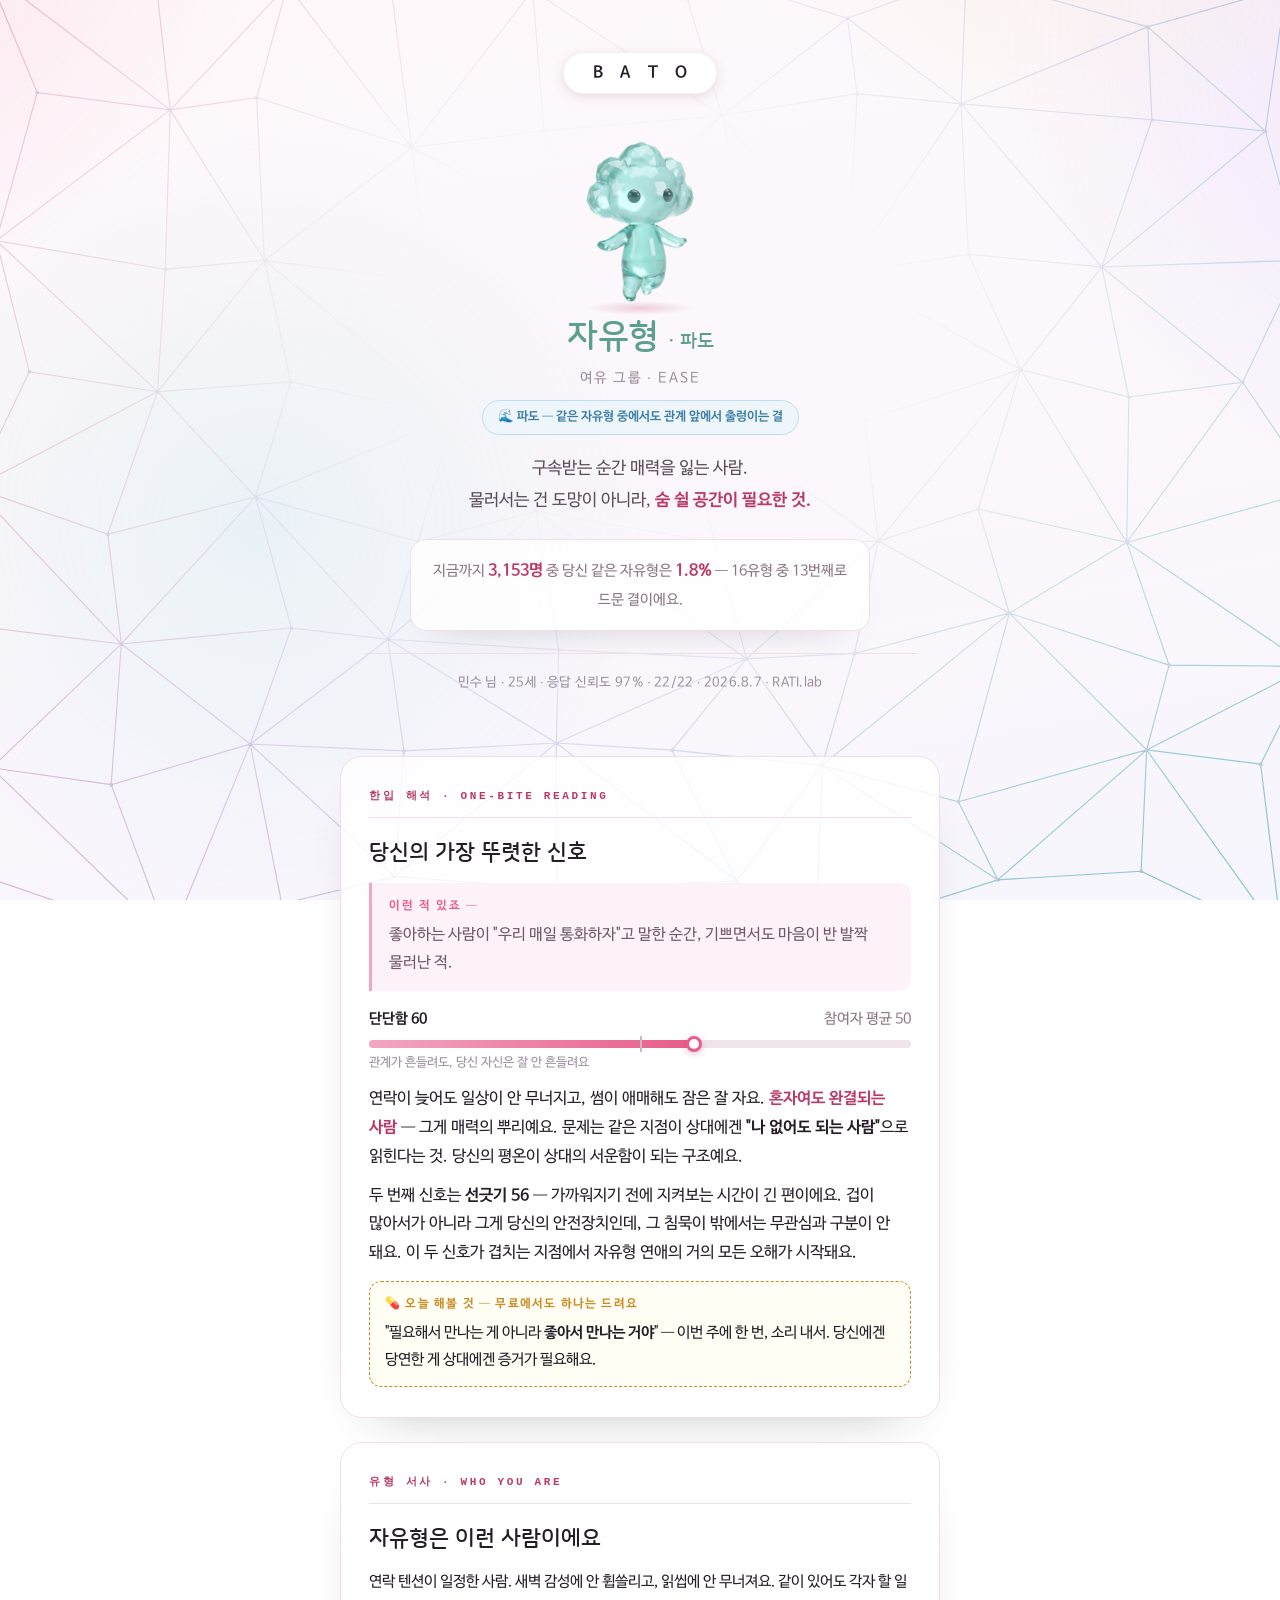
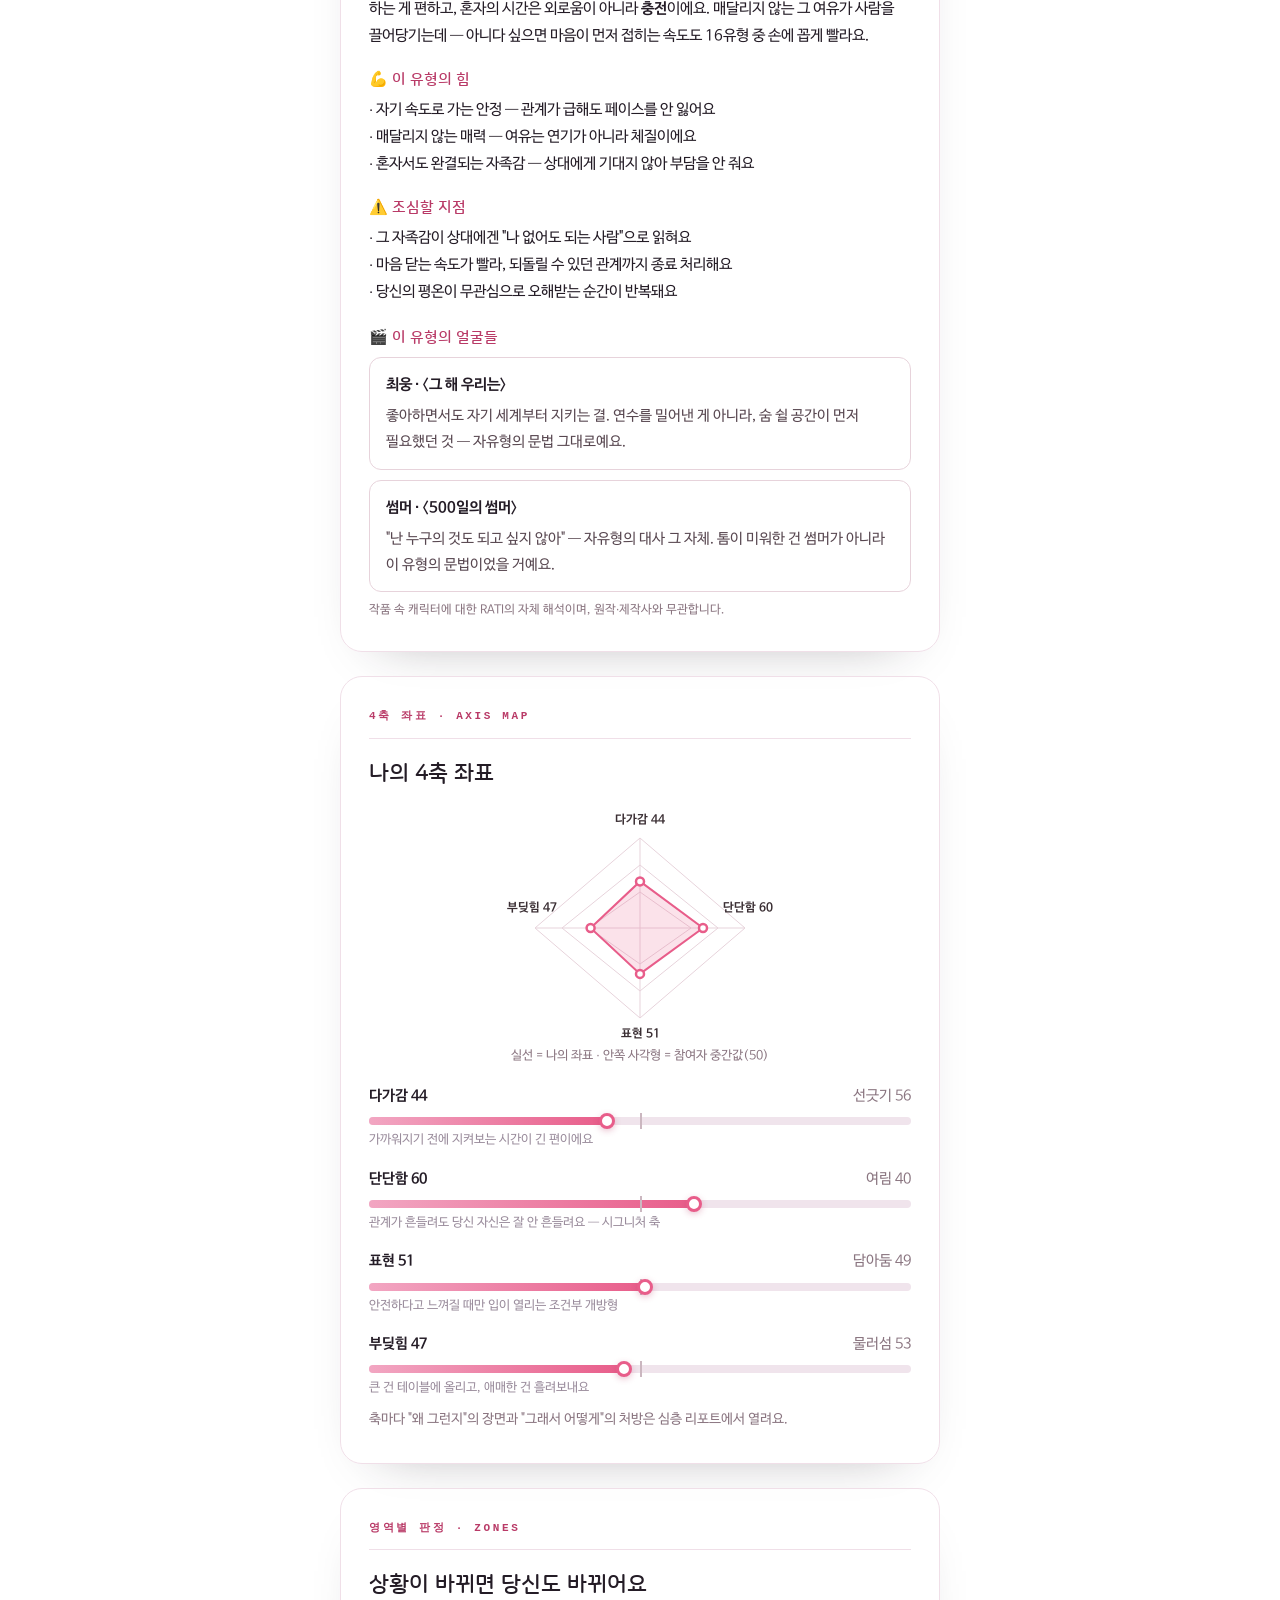
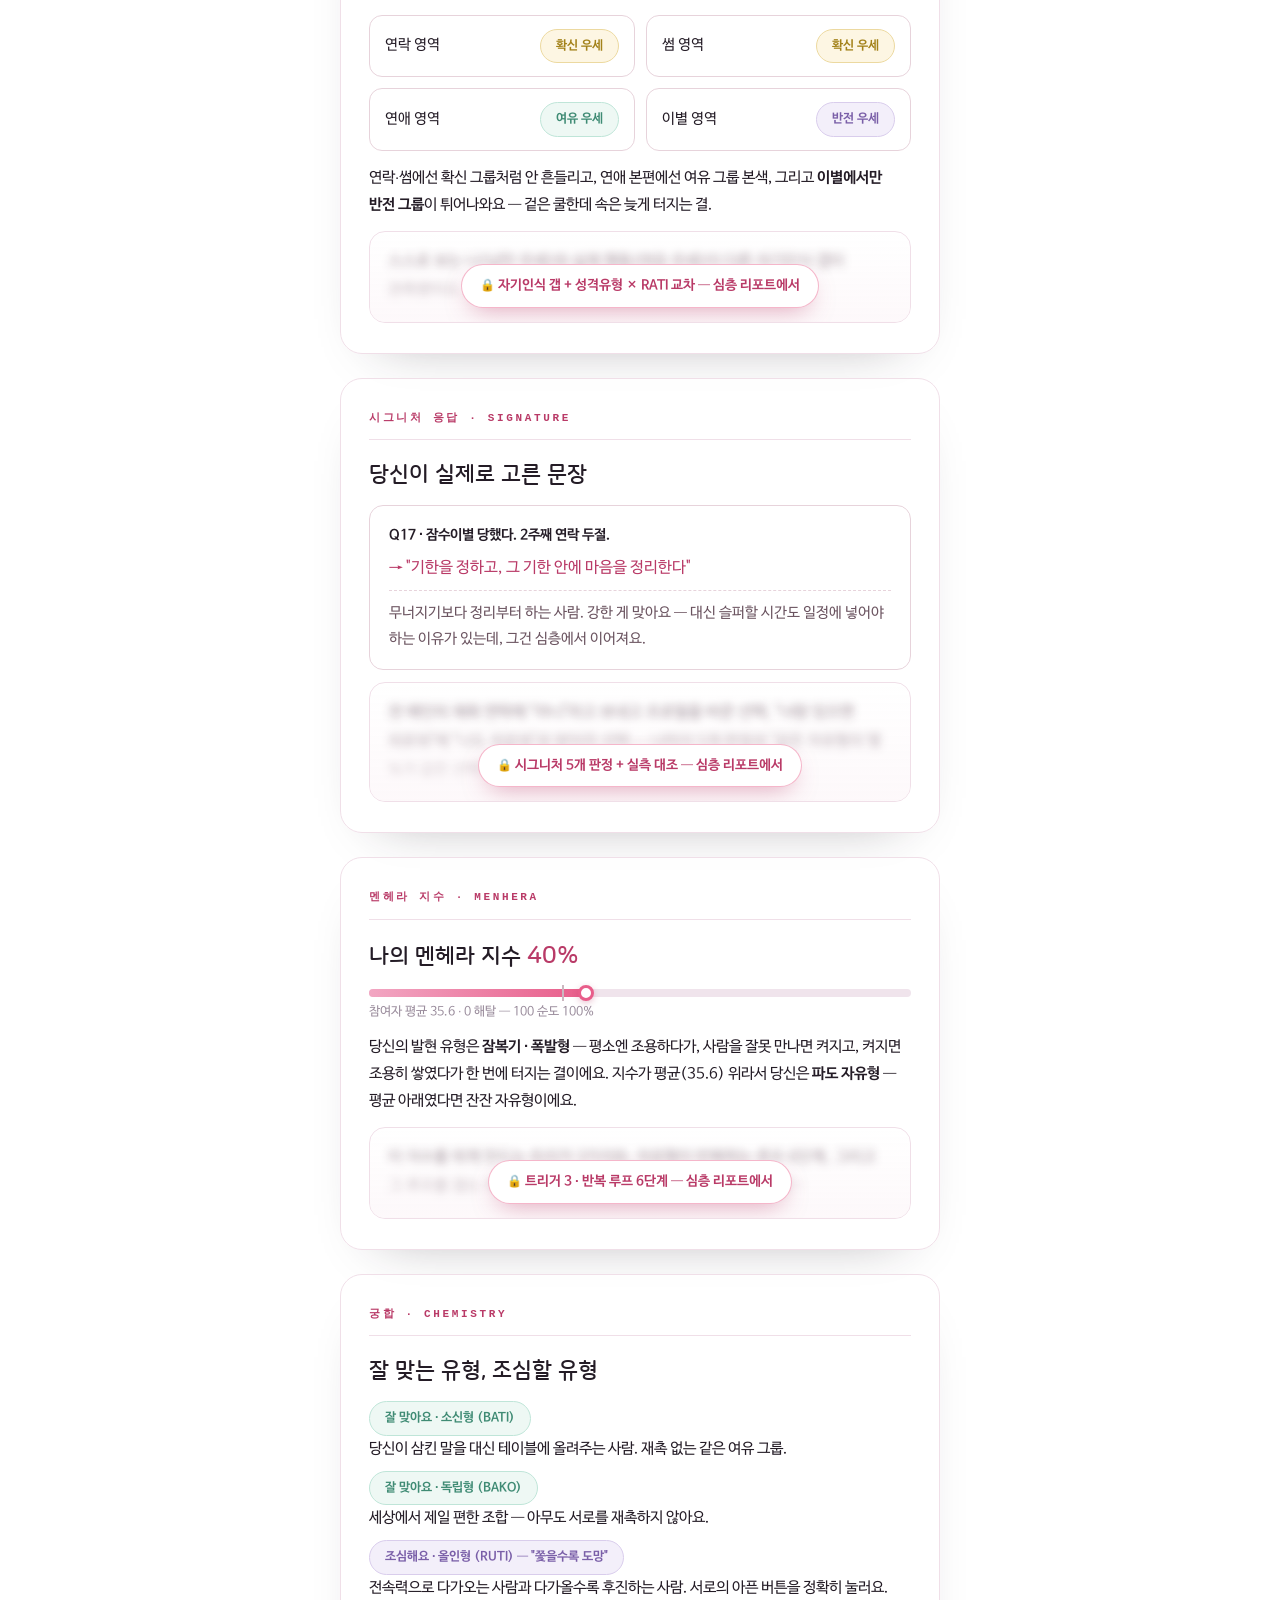
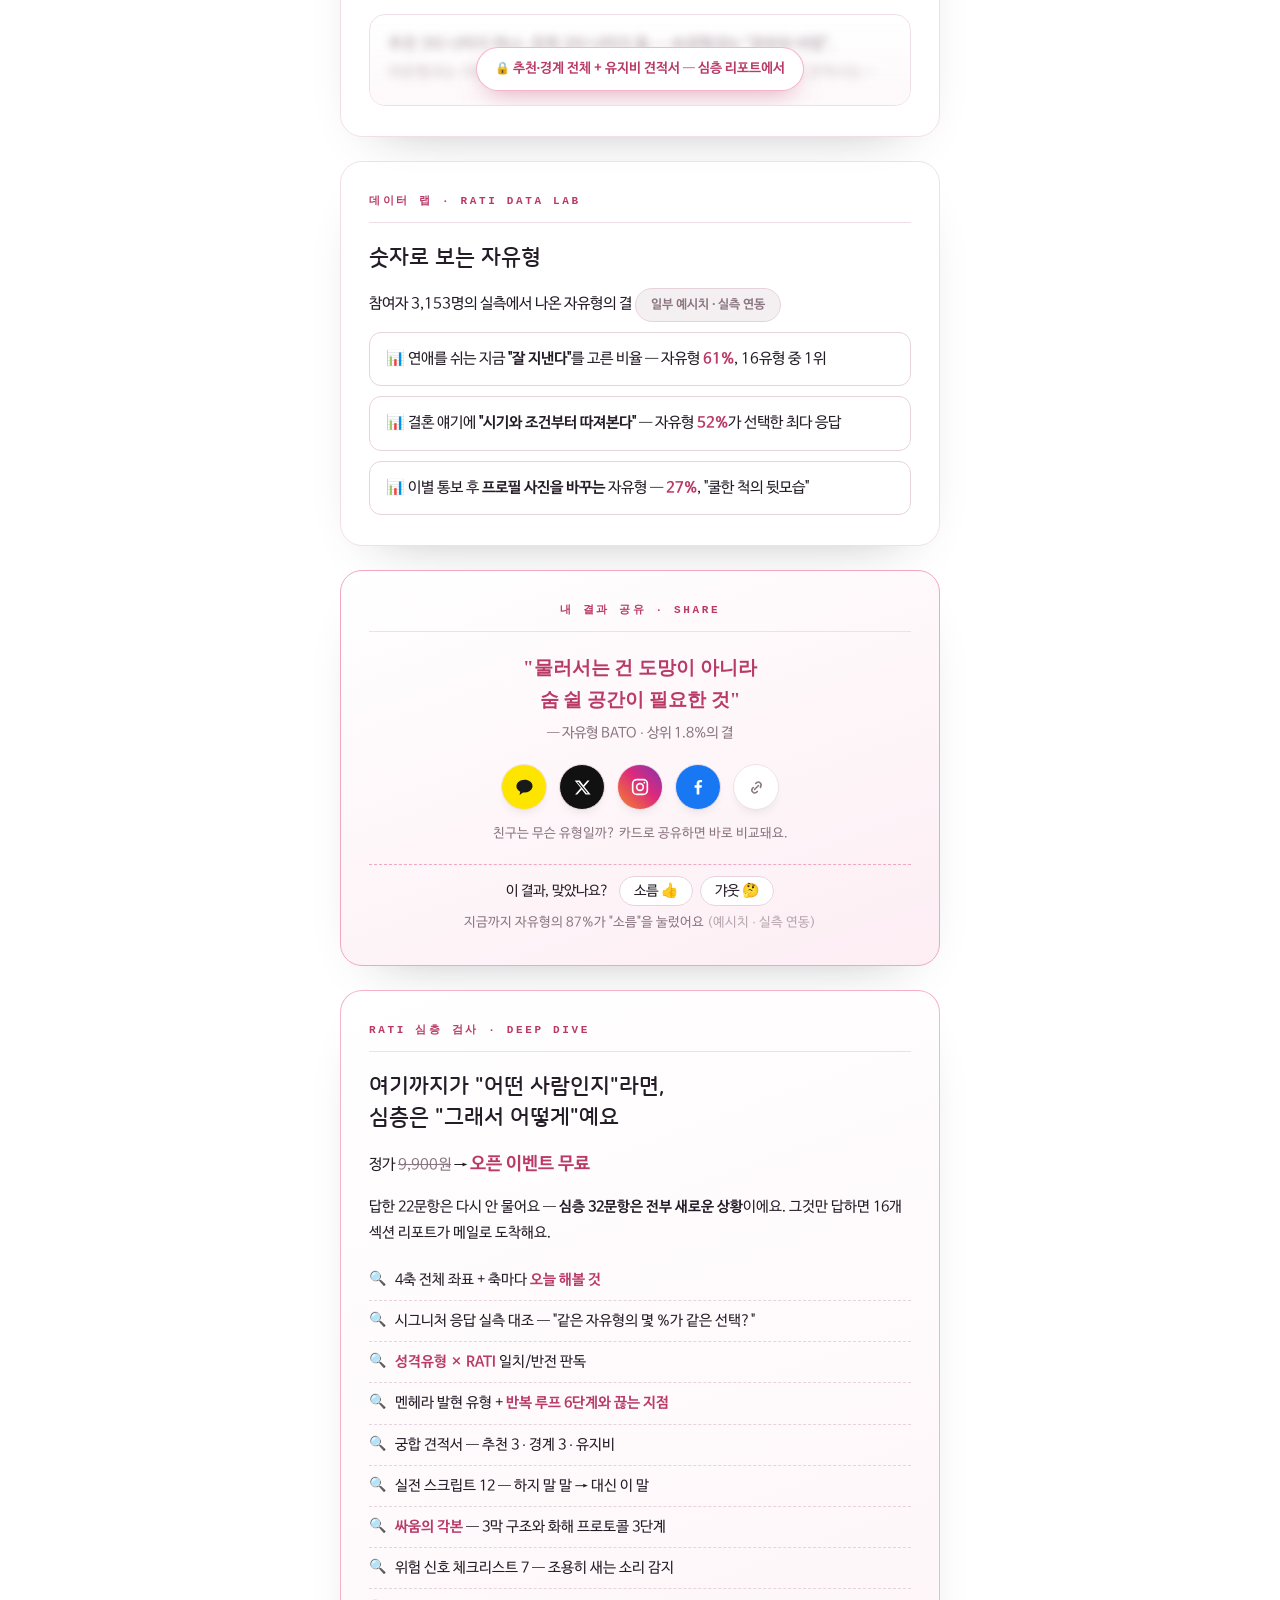
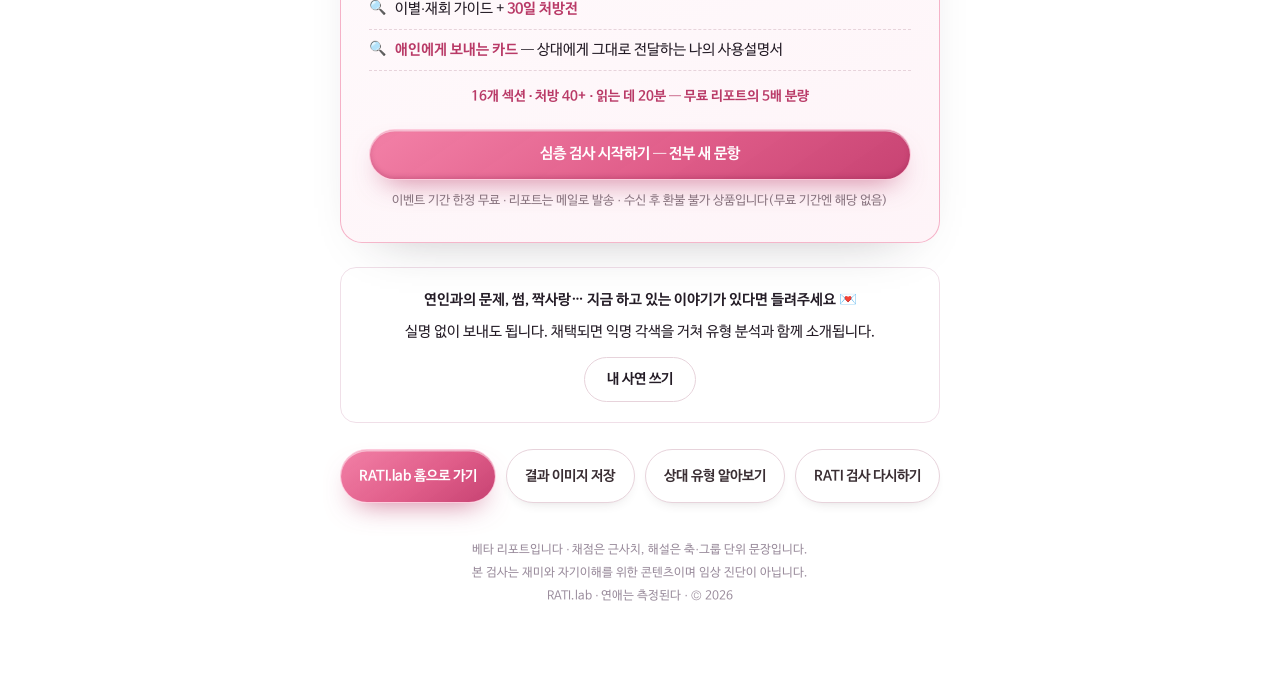
==== commit 6df07361: "무료 리포트: 공유줄 진짜 브랜드 로고(SVG)·심층 CTA 화살표 제거·버튼 슬림" ====
--- a/free_sample/index.html
+++ b/free_sample/index.html
@@ -308,7 +308,7 @@
     <li><b>애인에게 보내는 카드</b> — 상대에게 그대로 전달하는 나의 사용설명서</li>
   </ul>
   <p style="text-align:center;font-size:13.5px;color:var(--deep);font-weight:700;margin-top:14px;">16개 섹션 · 처방 40+ · 읽는 데 20분 — 무료 리포트의 5배 분량</p>
-  <a class="btn">심층 검사 시작하기 — 전부 새 문항 →</a>
+  <a class="btn">심층 검사 시작하기 — 전부 새 문항</a>
   <p class="fine">이벤트 기간 한정 무료 · 리포트는 메일로 발송 · 수신 후 환불 불가 상품입니다(무료 기간엔 해당 없음)</p>
 </section>
 
@@ -352,8 +352,18 @@
   /* 시안의 장식 공유 버튼 5종에 실동작 바인딩 — 순서: 카톡·X·인스타·페북·링크 */
   var spans=document.querySelectorAll('.share .btns span');
   var acts=['kakao','x','insta','fb','copy'];
+  /* 이모지 → 진짜 브랜드 로고 SVG + 공식 컬러 (민수 지시 2026-08-08) */
+  var LOGO={
+    kakao:['#FEE500','#191919','<svg viewBox="0 0 24 24" width="21" height="21" fill="currentColor" aria-hidden="true"><path d="M12 3.2C6.9 3.2 2.8 6.5 2.8 10.6c0 2.6 1.7 4.9 4.4 6.2-.2.7-.7 2.6-.8 3-.1.5.2.5.4.4.2-.1 2.6-1.8 3.6-2.5.5.1 1.1.1 1.6.1 5.1 0 9.2-3.3 9.2-7.4S17.1 3.2 12 3.2z"/></svg>'],
+    x:['#111','#fff','<svg viewBox="0 0 24 24" width="17" height="17" fill="currentColor" aria-hidden="true"><path d="M18.9 2.2H22l-7.6 8.7L23.4 22h-7l-5.5-7.1L4.6 22H1.5l8.2-9.4L1 2.2h7.2l4.9 6.5 5.8-6.5zm-1.2 18h1.9L6.4 4.1H4.4l13.3 16.1z"/></svg>'],
+    insta:['linear-gradient(45deg,#F58529,#DD2A7B 55%,#8134AF)','#fff','<svg viewBox="0 0 24 24" width="20" height="20" fill="none" stroke="currentColor" stroke-width="2" aria-hidden="true"><rect x="3.2" y="3.2" width="17.6" height="17.6" rx="5"/><circle cx="12" cy="12" r="4"/><circle cx="17.2" cy="6.8" r="1.1" fill="currentColor" stroke="none"/></svg>'],
+    fb:['#1877F2','#fff','<svg viewBox="0 0 24 24" width="20" height="20" fill="currentColor" aria-hidden="true"><path d="M13.6 21v-8h2.7l.4-3.1h-3.1V7.9c0-.9.3-1.5 1.6-1.5h1.7V3.7c-.3 0-1.3-.1-2.4-.1-2.4 0-4.1 1.5-4.1 4.1v2.2H7.9V13h2.5v8h3.2z"/></svg>'],
+    copy:['#fff','#8a7a84','<svg viewBox="0 0 24 24" width="19" height="19" fill="none" stroke="currentColor" stroke-width="2" stroke-linecap="round" aria-hidden="true"><path d="M9.5 14.5l5-5"/><path d="M11 7l1.2-1.2a3.6 3.6 0 015 5L17 12"/><path d="M13 17l-1.2 1.2a3.6 3.6 0 01-5-5L8 12"/></svg>']
+  };
   spans.forEach(function(b,i){
     var ch=acts[i]||'copy';
+    var lg=LOGO[ch];
+    if(lg){b.innerHTML=lg[2];b.style.background=lg[0];b.style.color=lg[1];b.style.display='inline-flex';b.style.alignItems='center';b.style.justifyContent='center';}
     b.setAttribute('role','button');b.setAttribute('tabindex','0');
     function go(){
       if(ch==='x'){window.open('https://twitter.com/intent/tweet?text='+encodeURIComponent(T)+'&url='+encodeURIComponent(U),'_blank','width=560,height=640');return;}
--- a/free_sample/report_theme.css
+++ b/free_sample/report_theme.css
@@ -106,6 +106,7 @@
   cursor:pointer;transition:transform .16s;
 }
 .cta .btn:hover{transform:translateY(-2px);}
+.cta .btn{padding:13px 26px !important;line-height:1.5 !important;font-size:15px !important;}
 .story{background:rgba(255,255,255,.82) !important;border-color:var(--t-line) !important;}
 .story .sbtn{cursor:pointer;background:#fff;}
 .foot{color:var(--t-mut) !important;}
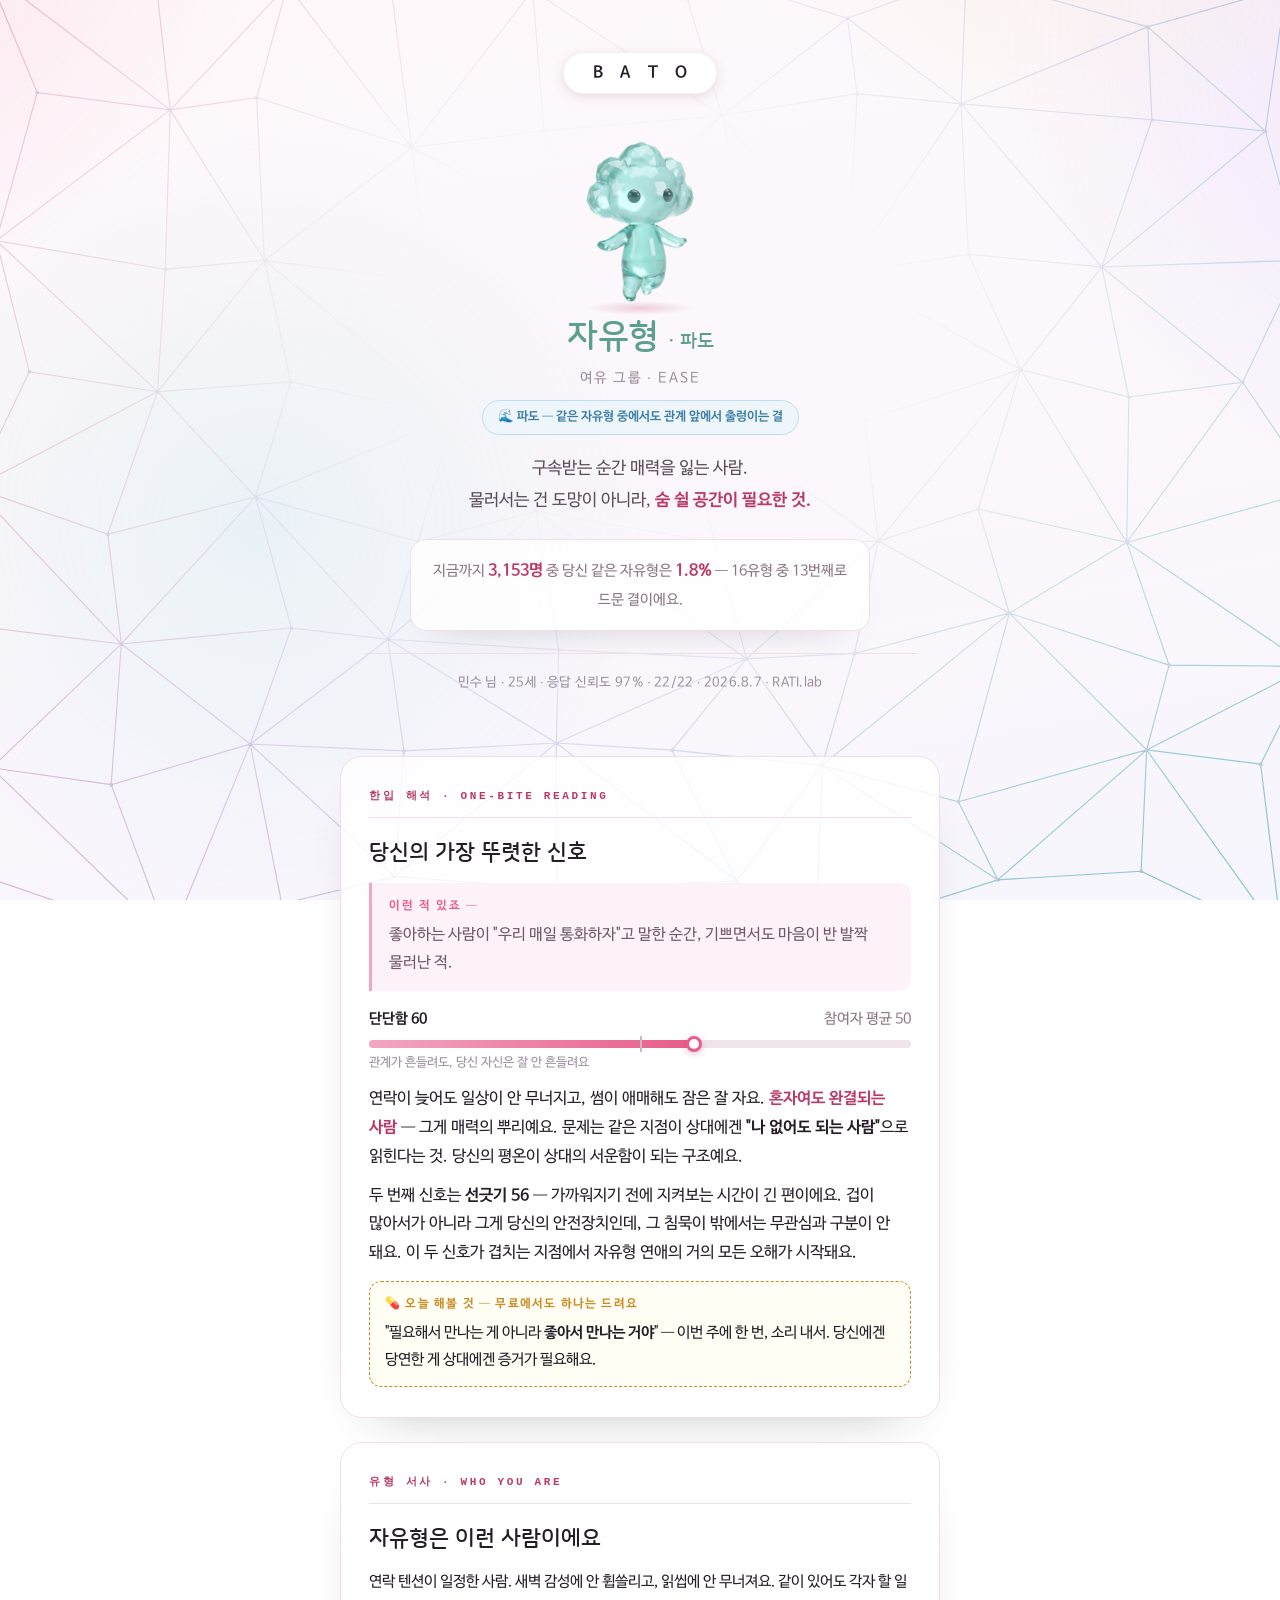
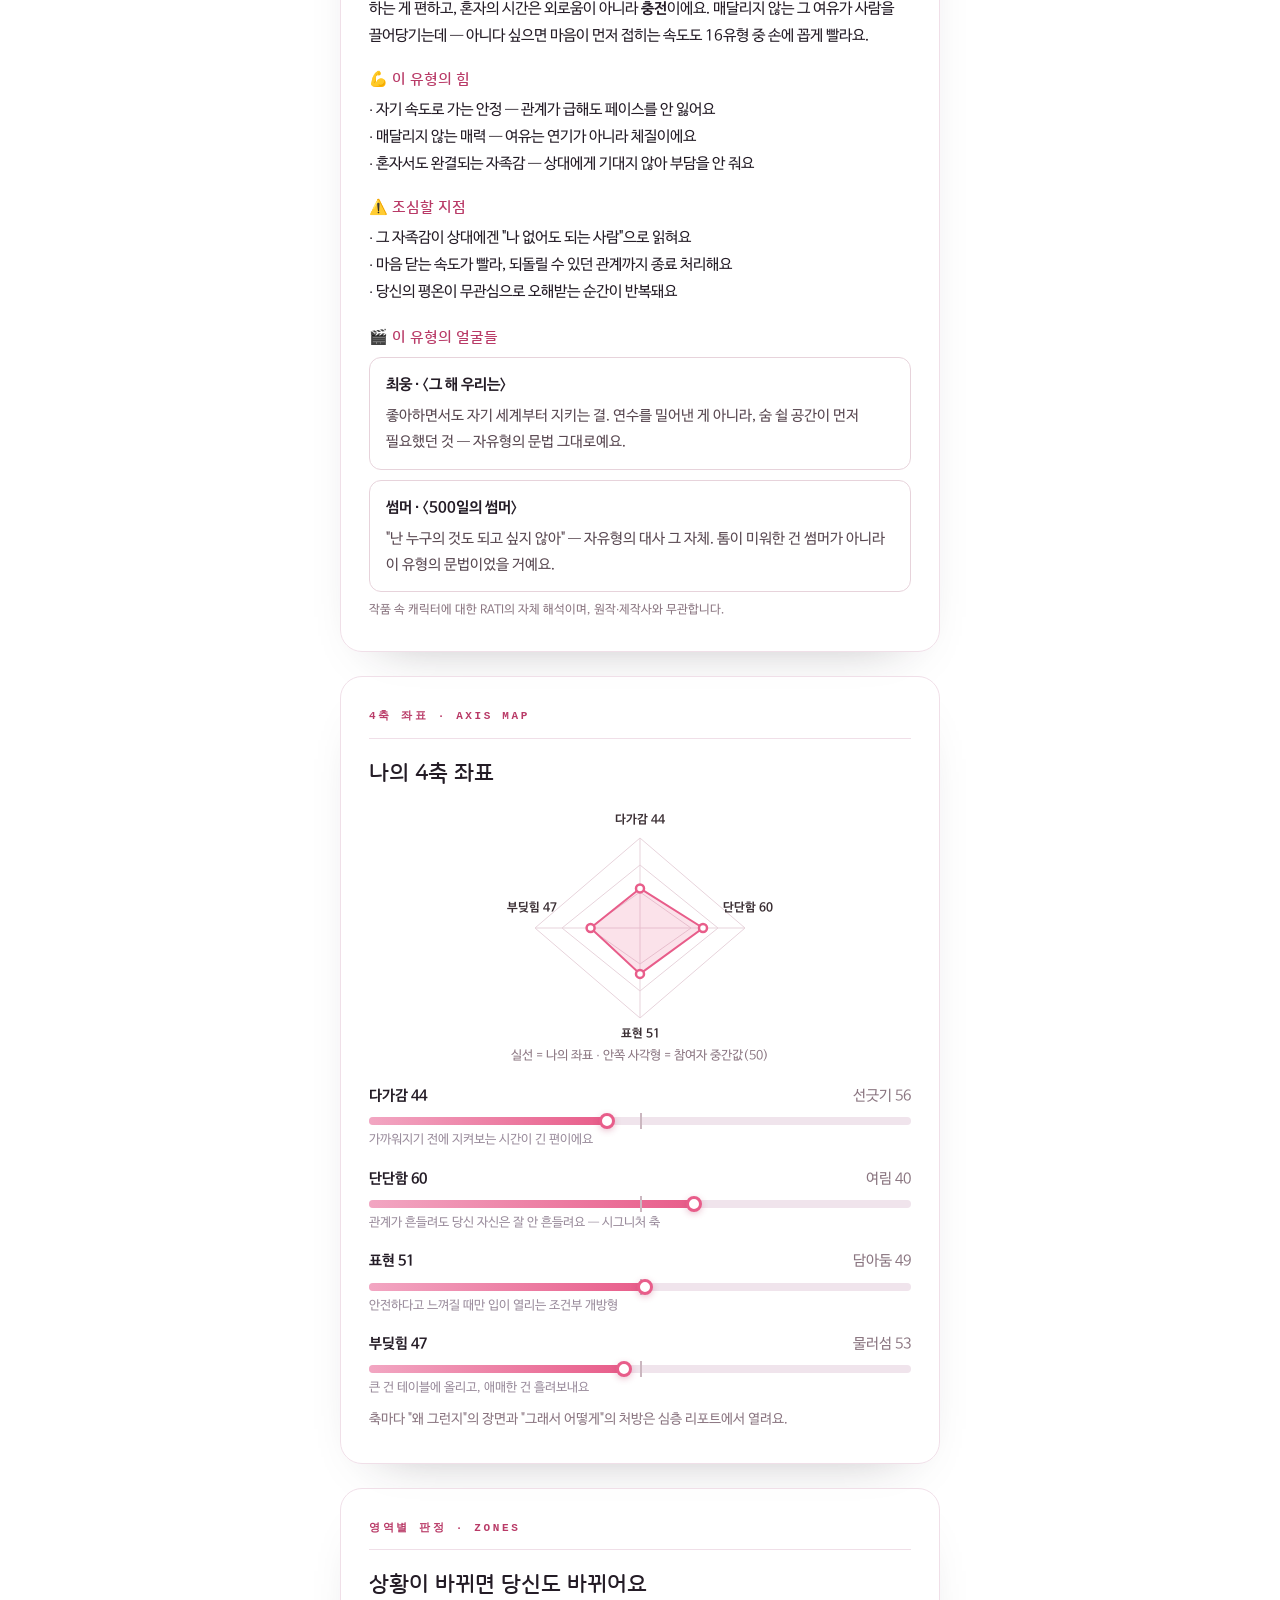
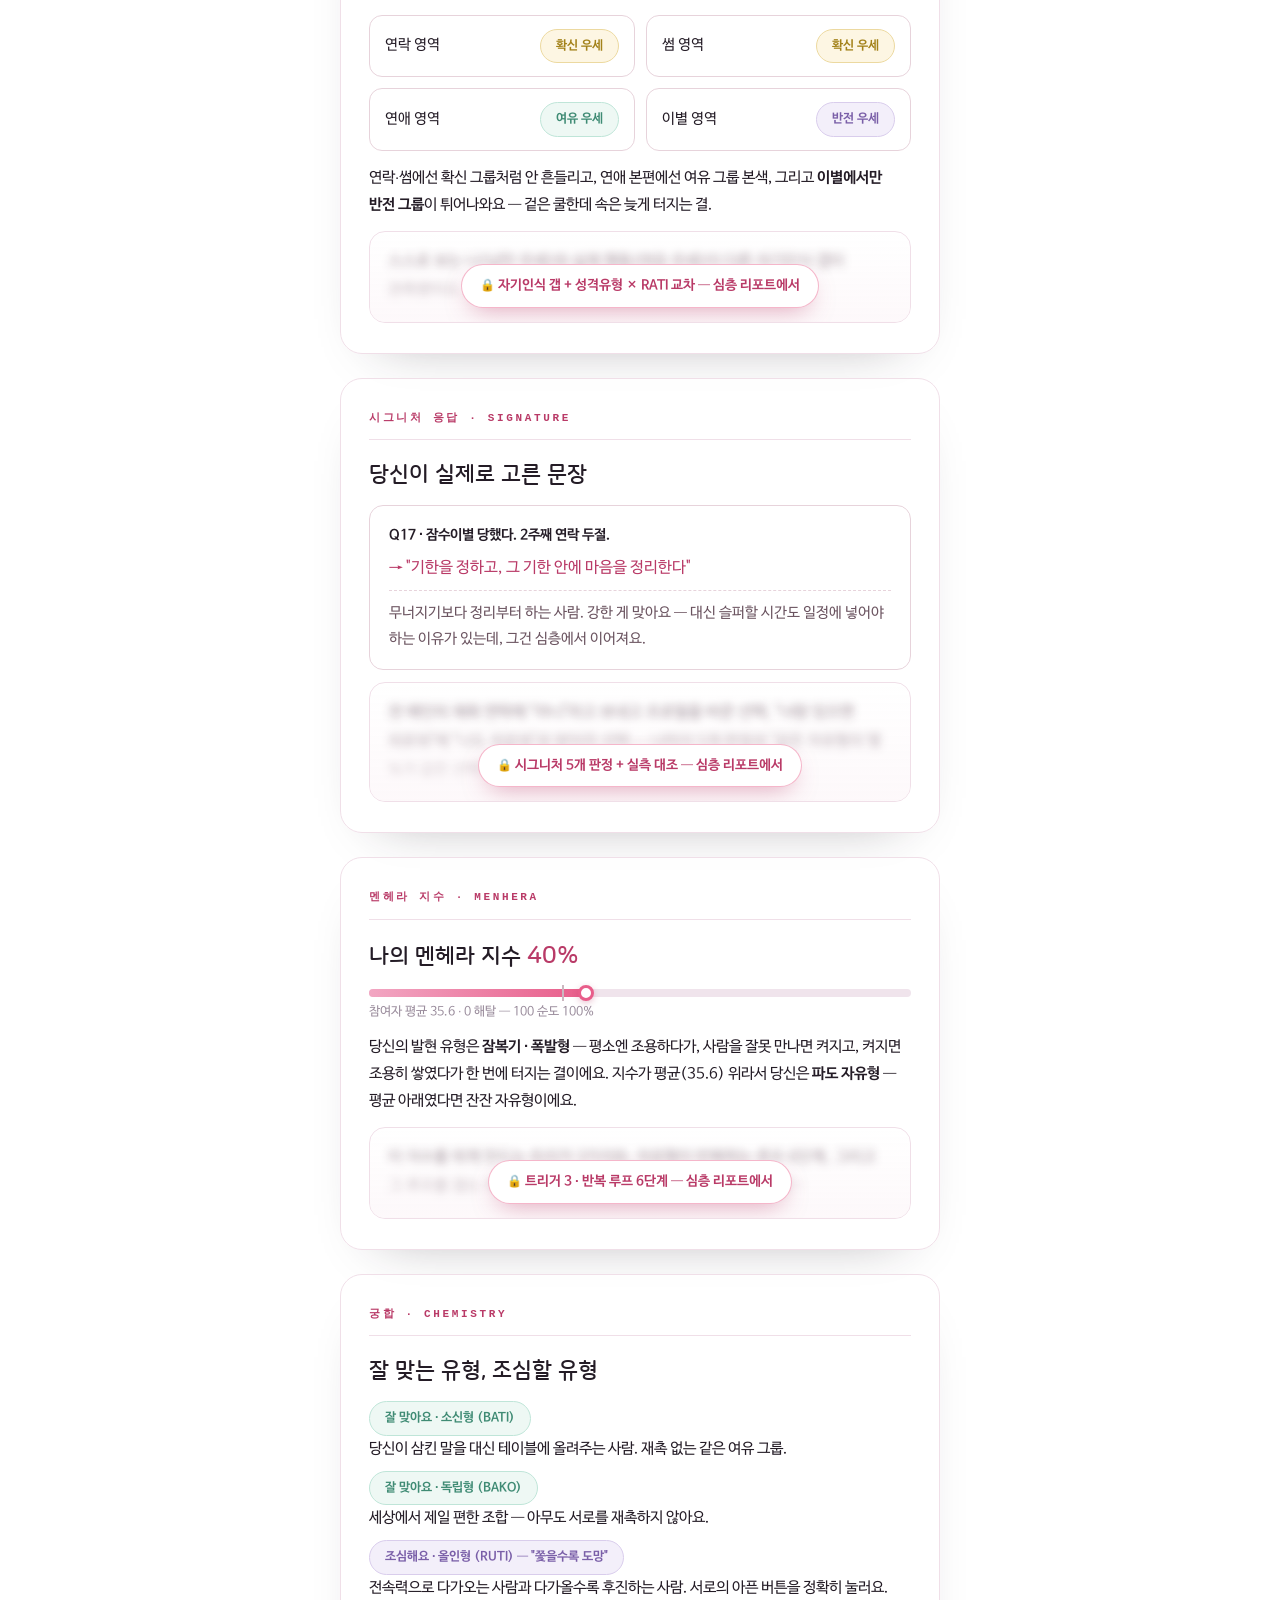
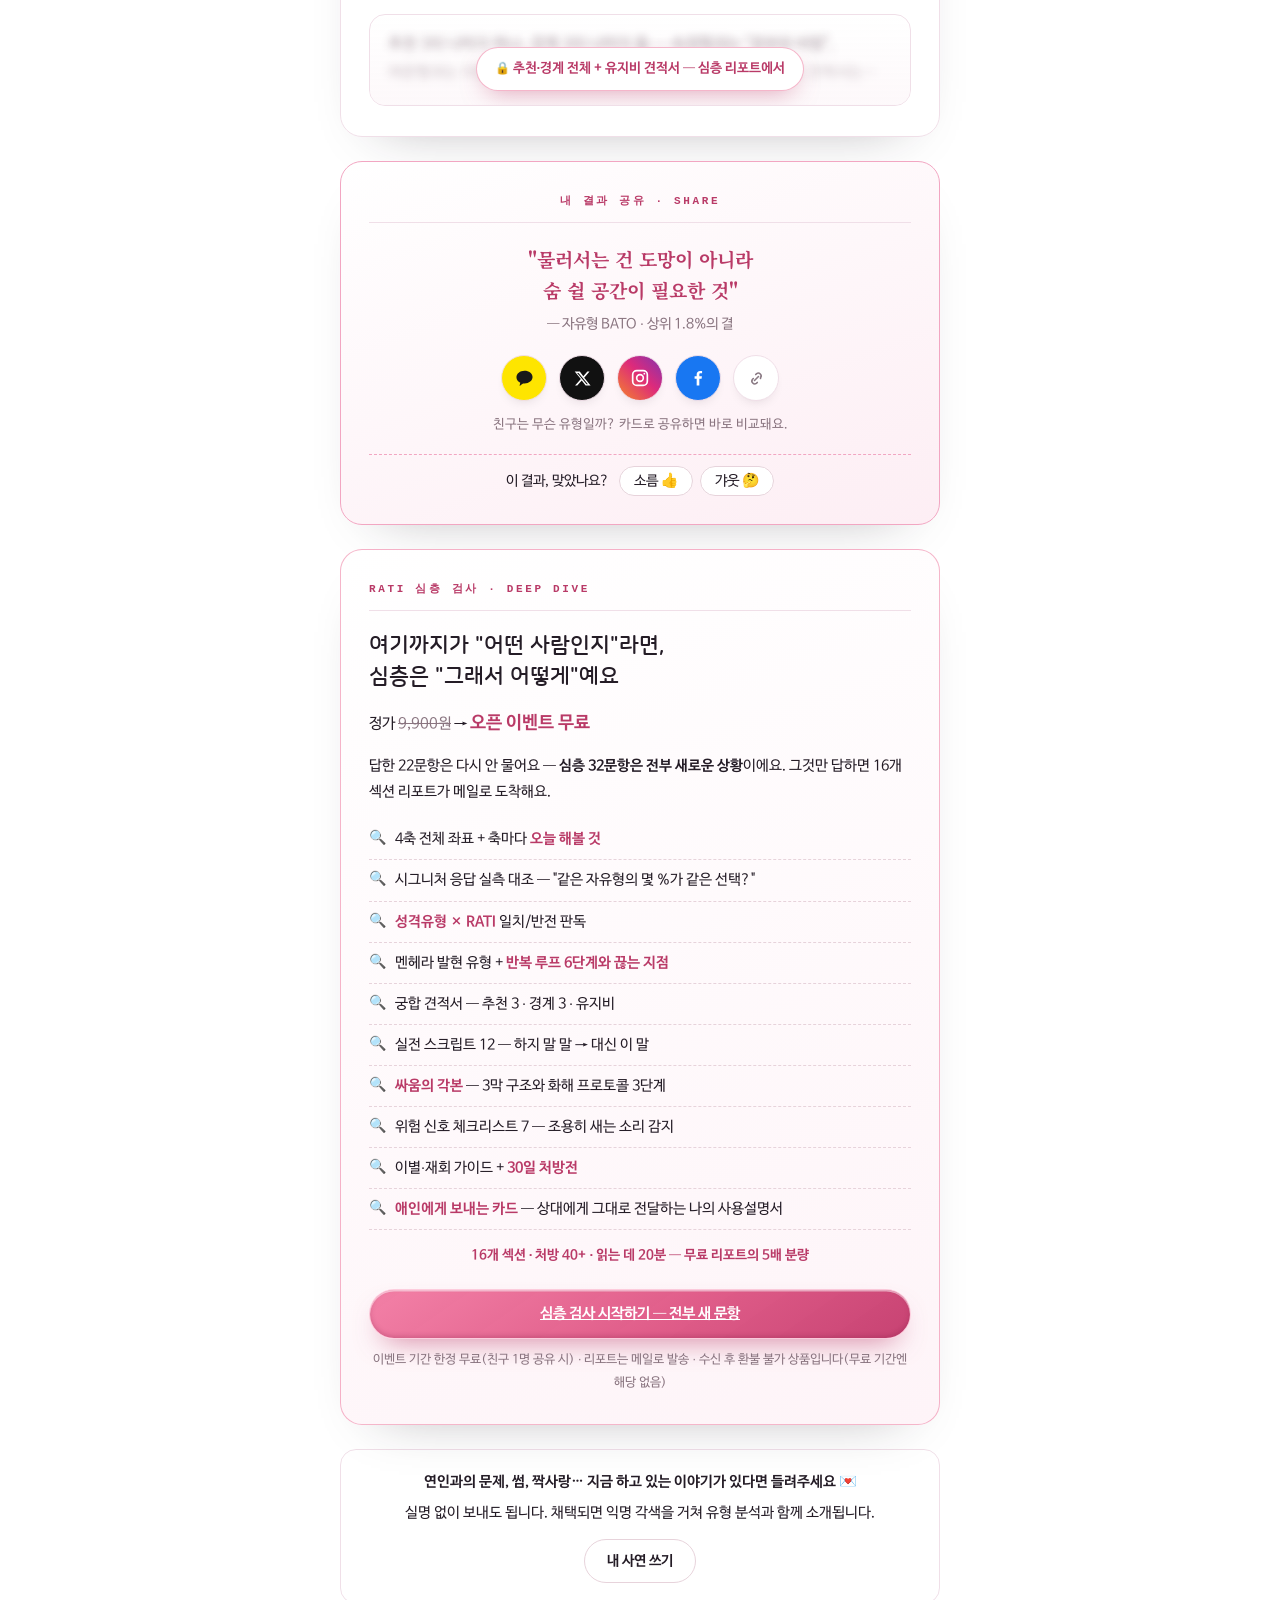
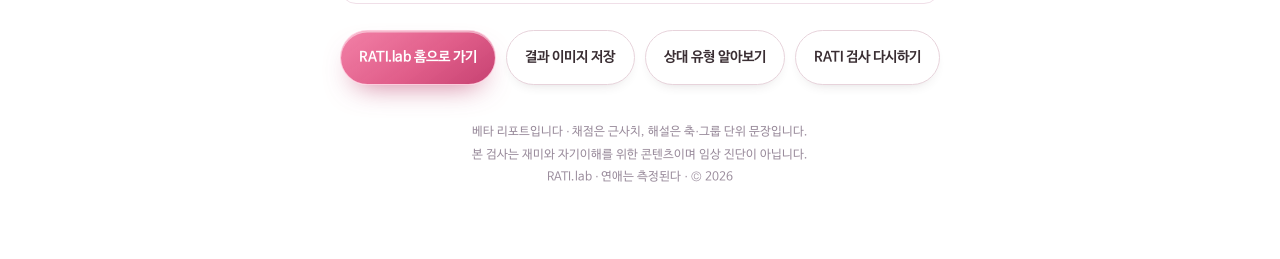
==== commit 2032e11b: "인앱 프로모 잘림 수정 + 무료 리포트 감사 반영 - 프로모 카드: max-height+스크롤(네이버 인앱 잘림), 낮은 화면 축소 대응 - free_sample: 인앱 라이트 스" ====
--- a/free_sample/index.html
+++ b/free_sample/index.html
@@ -1,9 +1,26 @@
 <!DOCTYPE html>
 <html lang="ko">
 <head>
+<script async src="https://www.googletagmanager.com/gtag/js?id=G-7MT2EN429N"></script>
+<script>window.dataLayer=window.dataLayer||[];function gtag(){dataLayer.push(arguments);}gtag('js',new Date());gtag('config','G-7MT2EN429N');
+window.RATI_GA=function(n,p){try{if(typeof gtag==='function')gtag('event',n,p||{})}catch(e){}};
+try{fetch('https://script.google.com/macros/s/AKfycbyHC6hr_7P6z-cwW4QLC33uHbPpnS7zDW-6LJ3dLTqsCP8rFKnTPX65GEu41erU-1WF/exec',{method:'POST',mode:'no-cors',headers:{'Content-Type':'text/plain'},body:JSON.stringify({kind:'event',cat:'free_sample',label:'view',ts:new Date().toISOString(),page:'free_sample',ref:(document.referrer||'').slice(0,80)})})}catch(e){}</script>
+
+<script>/* 카톡·라인 인앱 → 외부 브라우저 자동 탈출, 실패 시 라이트 모드 폴백 */
+try{var __ua=navigator.userAgent||'';
+if(/KAKAOTALK/i.test(__ua)){location.href='kakaotalk://web/openExternal?url='+encodeURIComponent(location.href);}
+else if(/\bLine\//i.test(__ua)&&location.search.indexOf('openExternalBrowser')<0){location.href=location.href+(location.search?'&':'?')+'openExternalBrowser=1';}
+}catch(e){}
+try{if(/KAKAOTALK|Instagram|FBAN|FBAV|Line\/|NAVER\(inapp|DaumApps/i.test(navigator.userAgent))document.documentElement.classList.add('inapp-lite');}catch(e){}</script>
+<style id="inapp-lite-css">
+  html.inapp-lite body::before,html.inapp-lite body::after{display:none!important}
+  html.inapp-lite body{background:#FDF8FB!important}
+  html.inapp-lite *{animation:none!important;transition:none!important;backdrop-filter:none!important;-webkit-backdrop-filter:none!important}
+</style>
+
 <meta charset="UTF-8">
 <meta name="viewport" content="width=device-width, initial-scale=1.0">
-<title>RATI 무료 리포트 · 자유형 (BATO) — 시안</title>
+<title>RATI 무료 리포트 · 자유형 (BATO) | RATI.lab</title>
 <style>
 /* ============ RATI 무료 리포트 재설계 시안 — 별도 상품 (22문항 기반) ============
    역할: 정체성·공유·심층 전환. 분석·처방은 심층판의 영역.
@@ -92,6 +109,11 @@
 </style>
 <link rel="stylesheet" href="fonts.css">
 <link rel="stylesheet" href="report_theme.css">
+<style id="pending-metrics-css">
+  /* 예시치 수치 비노출 — 실측(시트) 연동 시 이 블록 제거 (pipeline/build_free_sample.py) */
+  .sec.datalab-hide{display:none!important}
+</style>
+<link href="https://fonts.googleapis.com/css2?family=Noto+Serif+KR:wght@400;600;700&display=swap" rel="stylesheet">
 </head>
 <body>
 <div class="wrap">
@@ -162,8 +184,8 @@
       <polygon points="170,89 221,125 170,161 119,125"/>
       <line x1="170" y1="35" x2="170" y2="215"/><line x1="65" y1="125" x2="275" y2="125"/>
     </g>
-    <polygon points="170,78.4 233,125 170,170.9 120.6,125" fill="rgba(232,93,138,.18)" stroke="#e85d8a" stroke-width="2"/>
-    <circle cx="170" cy="78.4" r="4" fill="#fff" stroke="#e85d8a" stroke-width="2.5"/>
+    <polygon points="170,85.4 233,125 170,170.9 120.6,125" fill="rgba(232,93,138,.18)" stroke="#e85d8a" stroke-width="2"/>
+    <circle cx="170" cy="85.4" r="4" fill="#fff" stroke="#e85d8a" stroke-width="2.5"/>
     <circle cx="233" cy="125" r="4" fill="#fff" stroke="#e85d8a" stroke-width="2.5"/>
     <circle cx="170" cy="170.9" r="4" fill="#fff" stroke="#e85d8a" stroke-width="2.5"/>
     <circle cx="120.6" cy="125" r="4" fill="#fff" stroke="#e85d8a" stroke-width="2.5"/>
@@ -259,7 +281,7 @@
 </section>
 
 <!-- 데이터 랩 -->
-<section class="sec">
+<section class="sec datalab-hide">
   <div class="kicker">데이터 랩 · RATI DATA LAB</div>
   <h2>숫자로 보는 자유형</h2>
   <p style="font-size:15px;margin-bottom:10px;">참여자 3,153명의 실측에서 나온 자유형의 결 <span class="chip gray">일부 예시치 · 실측 연동</span></p>
@@ -285,7 +307,7 @@
     이 결과, 맞았나요? &nbsp;
     <span style="border:1px solid var(--neutral);border-radius:999px;padding:6px 14px;background:#fff;">소름 👍</span>&nbsp;
     <span style="border:1px solid var(--neutral);border-radius:999px;padding:6px 14px;background:#fff;">갸웃 🤔</span>
-    <p class="sub2" style="margin-top:8px;">지금까지 자유형의 87%가 "소름"을 눌렀어요 <span style="opacity:.6;">(예시치 · 실측 연동)</span></p>
+    <!-- 공감률 실측 연동 대기 (예시치 비노출) -->
   </div>
 </section>
 
@@ -309,7 +331,7 @@
   </ul>
   <p style="text-align:center;font-size:13.5px;color:var(--deep);font-weight:700;margin-top:14px;">16개 섹션 · 처방 40+ · 읽는 데 20분 — 무료 리포트의 5배 분량</p>
   <a class="btn">심층 검사 시작하기 — 전부 새 문항</a>
-  <p class="fine">이벤트 기간 한정 무료 · 리포트는 메일로 발송 · 수신 후 환불 불가 상품입니다(무료 기간엔 해당 없음)</p>
+  <p class="fine">이벤트 기간 한정 무료(친구 1명 공유 시) · 리포트는 메일로 발송 · 수신 후 환불 불가 상품입니다(무료 기간엔 해당 없음)</p>
 </section>
 
 <!-- 사연 -->
@@ -365,9 +387,10 @@
     var lg=LOGO[ch];
     if(lg){b.innerHTML=lg[2];b.style.background=lg[0];b.style.color=lg[1];b.style.display='inline-flex';b.style.alignItems='center';b.style.justifyContent='center';}
     b.setAttribute('role','button');b.setAttribute('tabindex','0');
+    b.setAttribute('aria-label',{kakao:'카카오톡으로 공유',x:'X로 공유',insta:'인스타그램으로 공유',fb:'페이스북으로 공유',copy:'링크 복사'}[ch]||'공유');
     function go(){
-      if(ch==='x'){window.open('https://twitter.com/intent/tweet?text='+encodeURIComponent(T)+'&url='+encodeURIComponent(U),'_blank','width=560,height=640');return;}
-      if(ch==='fb'){window.open('https://www.facebook.com/sharer/sharer.php?u='+encodeURIComponent(U)+'&quote='+encodeURIComponent(T),'_blank','width=560,height=640');return;}
+      if(ch==='x'){window.open('https://twitter.com/intent/tweet?text='+encodeURIComponent(T)+'&url='+encodeURIComponent(U),'_blank','width=560,height=640,noopener');return;}
+      if(ch==='fb'){window.open('https://www.facebook.com/sharer/sharer.php?u='+encodeURIComponent(U)+'&quote='+encodeURIComponent(T),'_blank','width=560,height=640,noopener');return;}
       if(ch==='kakao'){if(navigator.share){navigator.share({title:'RATI',text:T,url:U}).catch(function(){});return;}copy(T+' '+U,'링크 복사 완료 · 카톡 채팅방에 붙여넣으세요 💬');return;}
       if(ch==='insta'){copy(T+' '+U,'링크 복사 완료 · 인스타 스토리·프로필에 붙여넣으세요 📸');return;}
       copy(T+' '+U,'링크 복사 완료 ✓');
@@ -384,6 +407,18 @@
       v.classList.add('vote-on');
       toast('선택했어요 · 집계 연동은 곧 열려요');
     });
+  });
+  /* 사연 쓰기 버튼(시안 장식) — 사이트 사연 섹션으로 연결 */
+  document.querySelectorAll('.story .sbtn').forEach(function(b){
+    b.setAttribute('role','link');b.setAttribute('tabindex','0');b.style.cursor='pointer';
+    function go(){location.href='https://ratilab.com/?doc=stories';}
+    b.addEventListener('click',go);
+    b.addEventListener('keydown',function(e){if(e.key==='Enter'||e.key===' '){e.preventDefault();go();}});
+  });
+  /* 심층 전환 CTA — 시안 앵커(href 없음)에 실동작 바인딩: deep.html 이동 */
+  document.querySelectorAll('.cta .btn').forEach(function(b){
+    b.setAttribute('href','https://ratilab.com/deep.html');
+    b.addEventListener('click',function(){try{RATI_GA('deep_start_click',{entry:'free_report'})}catch(e){}});
   });
   /* 결과 이미지 저장 — 표지 캡처 */
   var save=document.querySelector('[data-act="save"]');
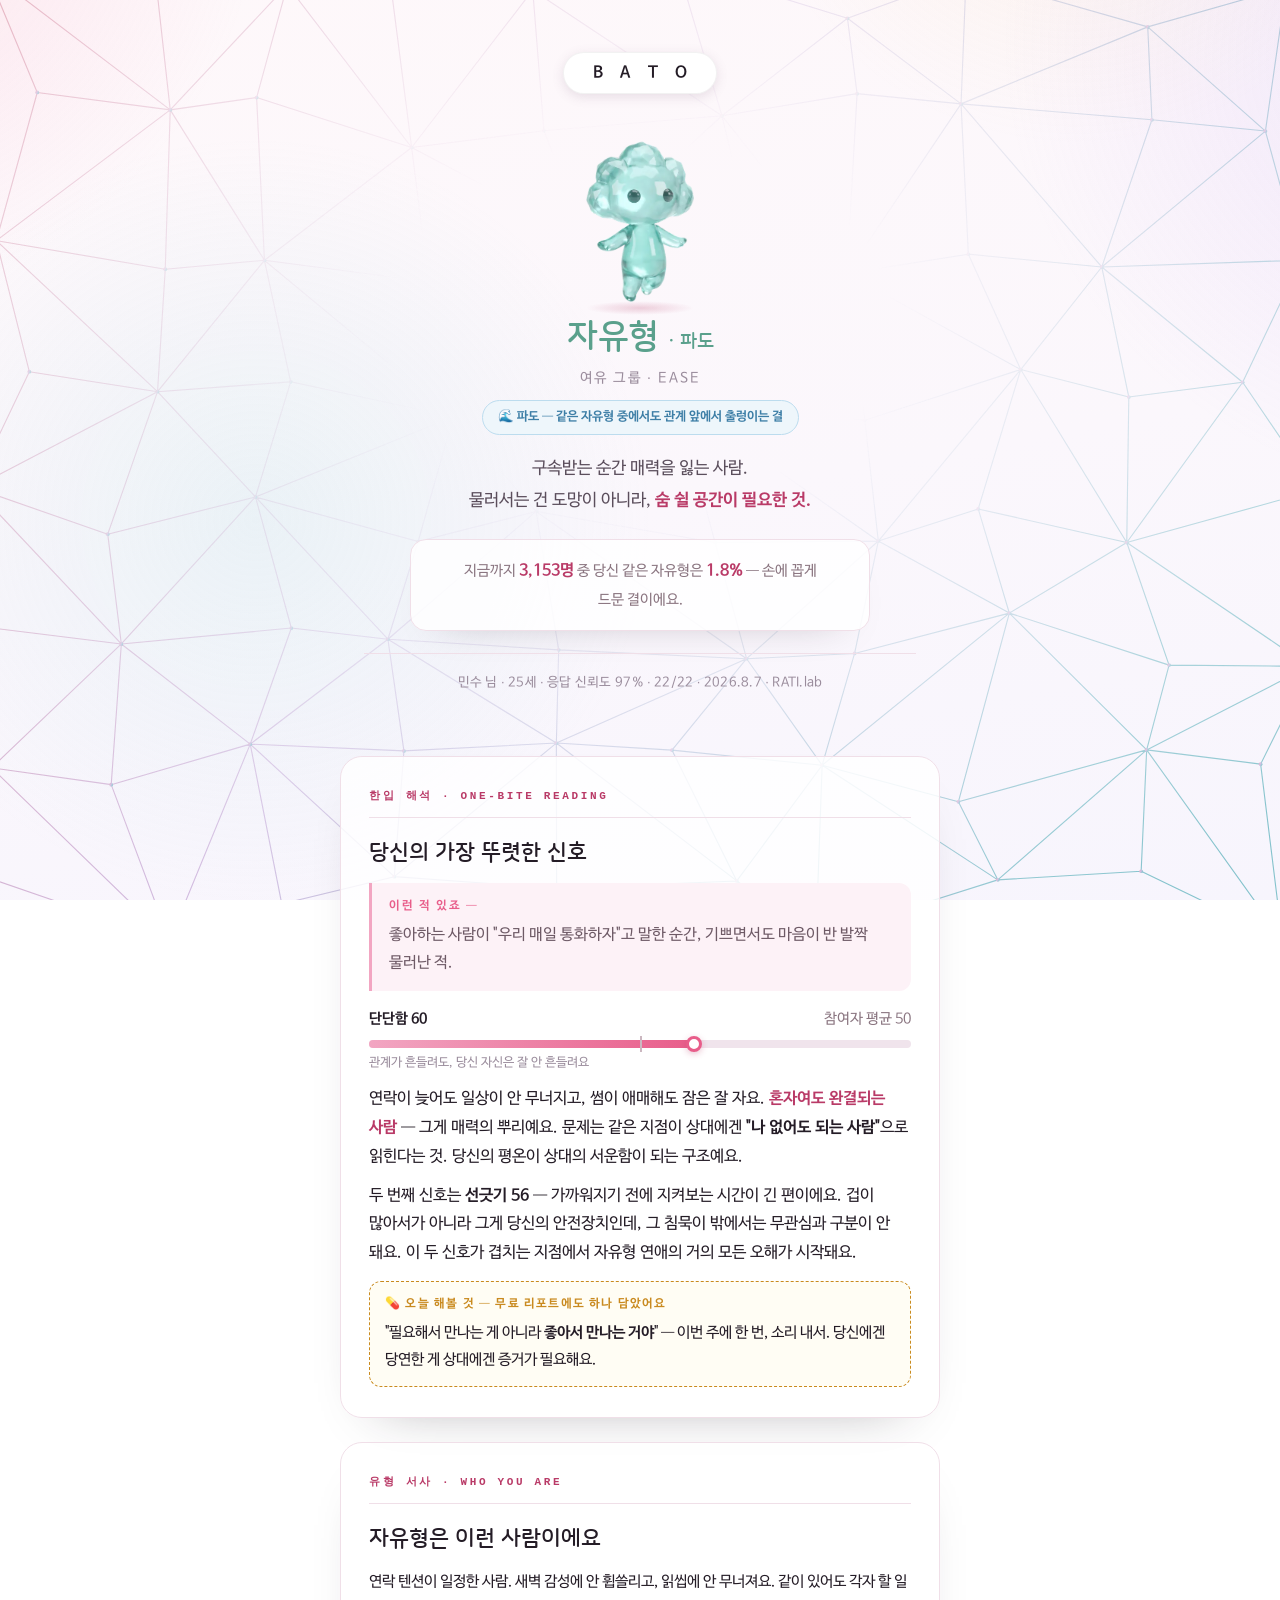
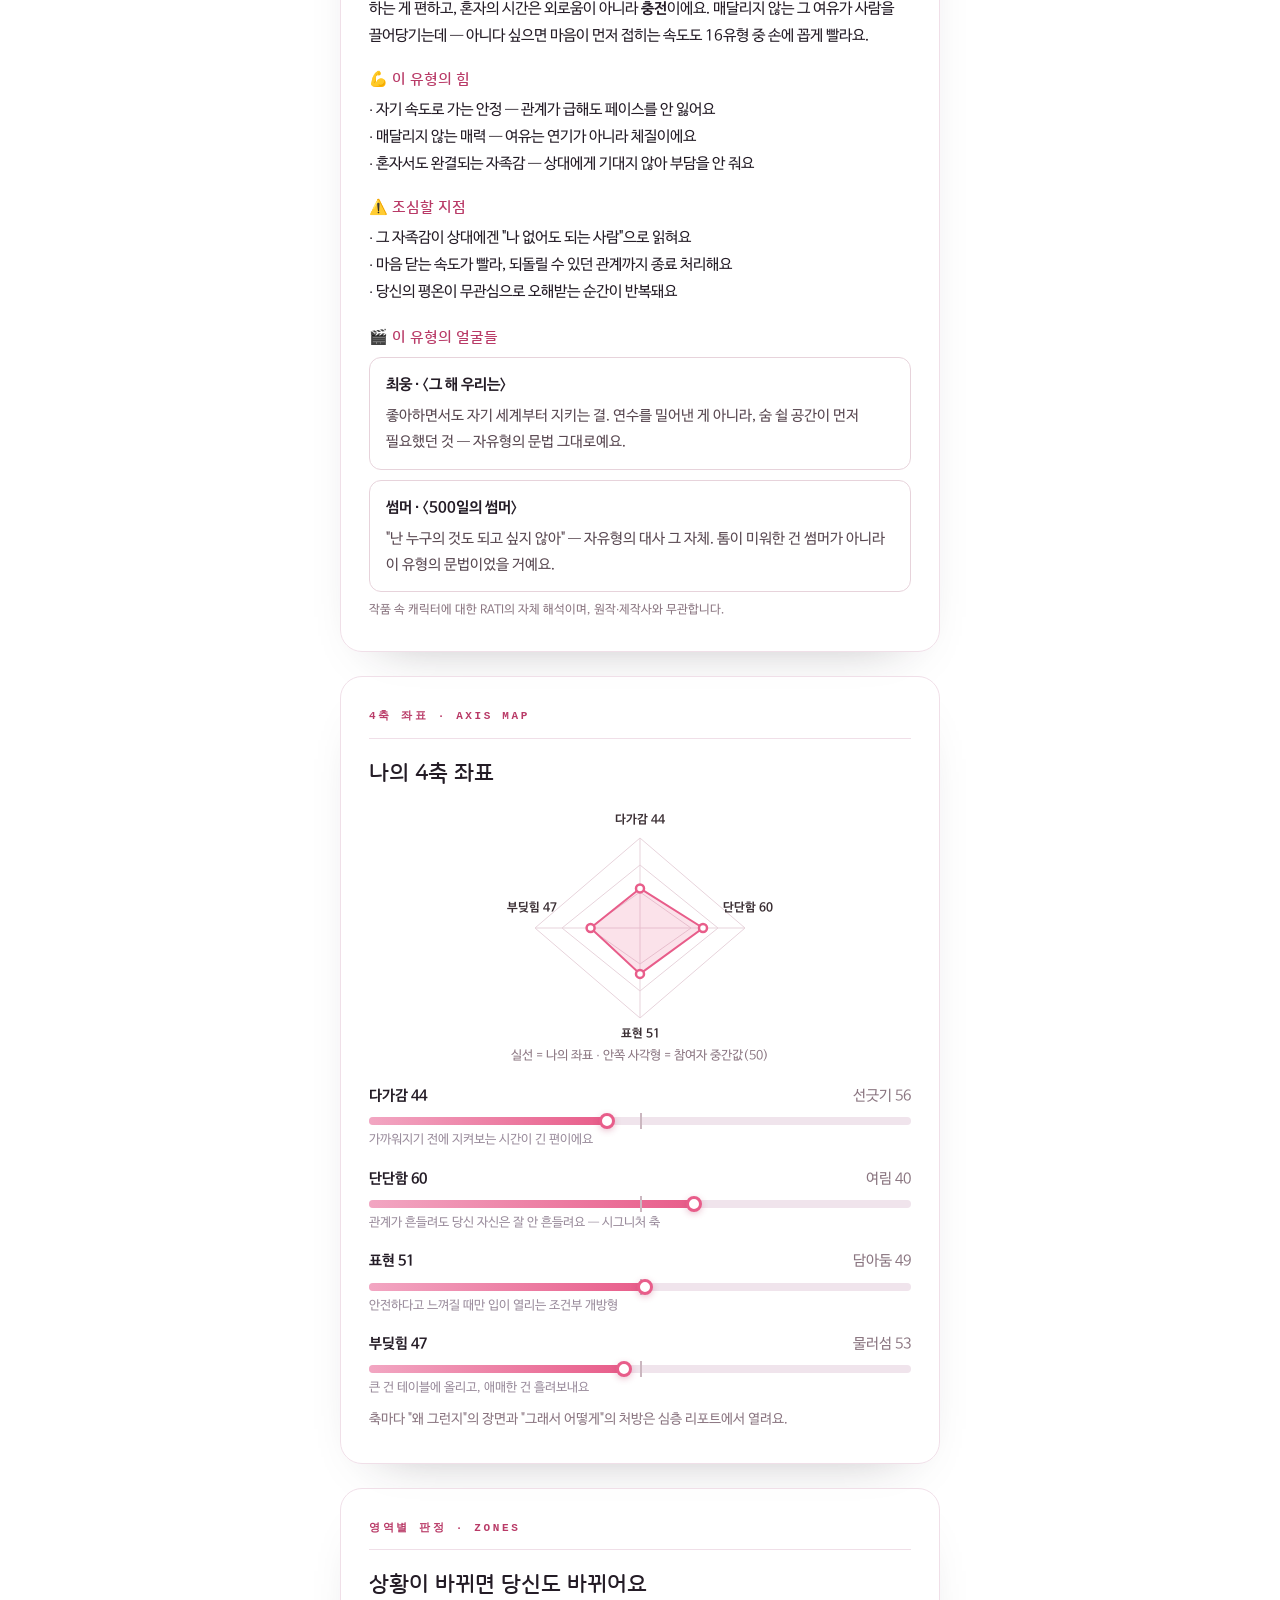
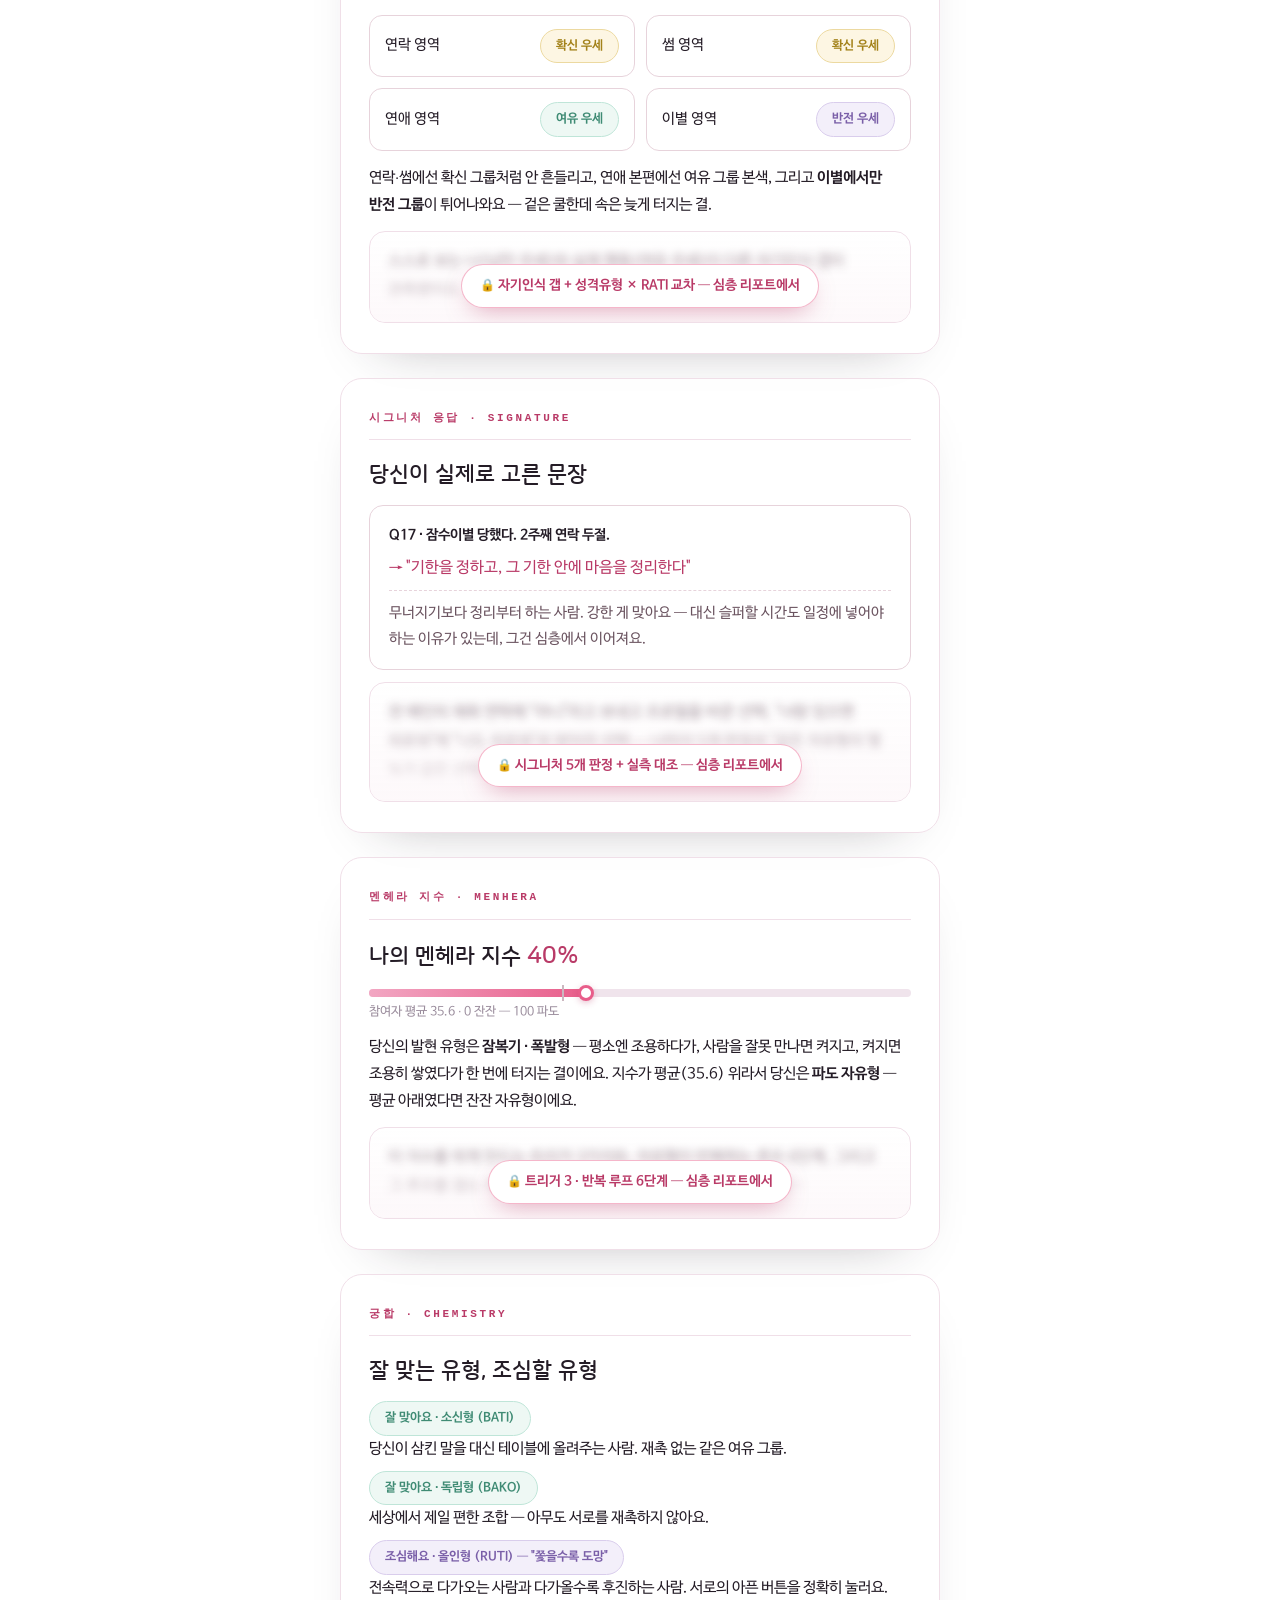
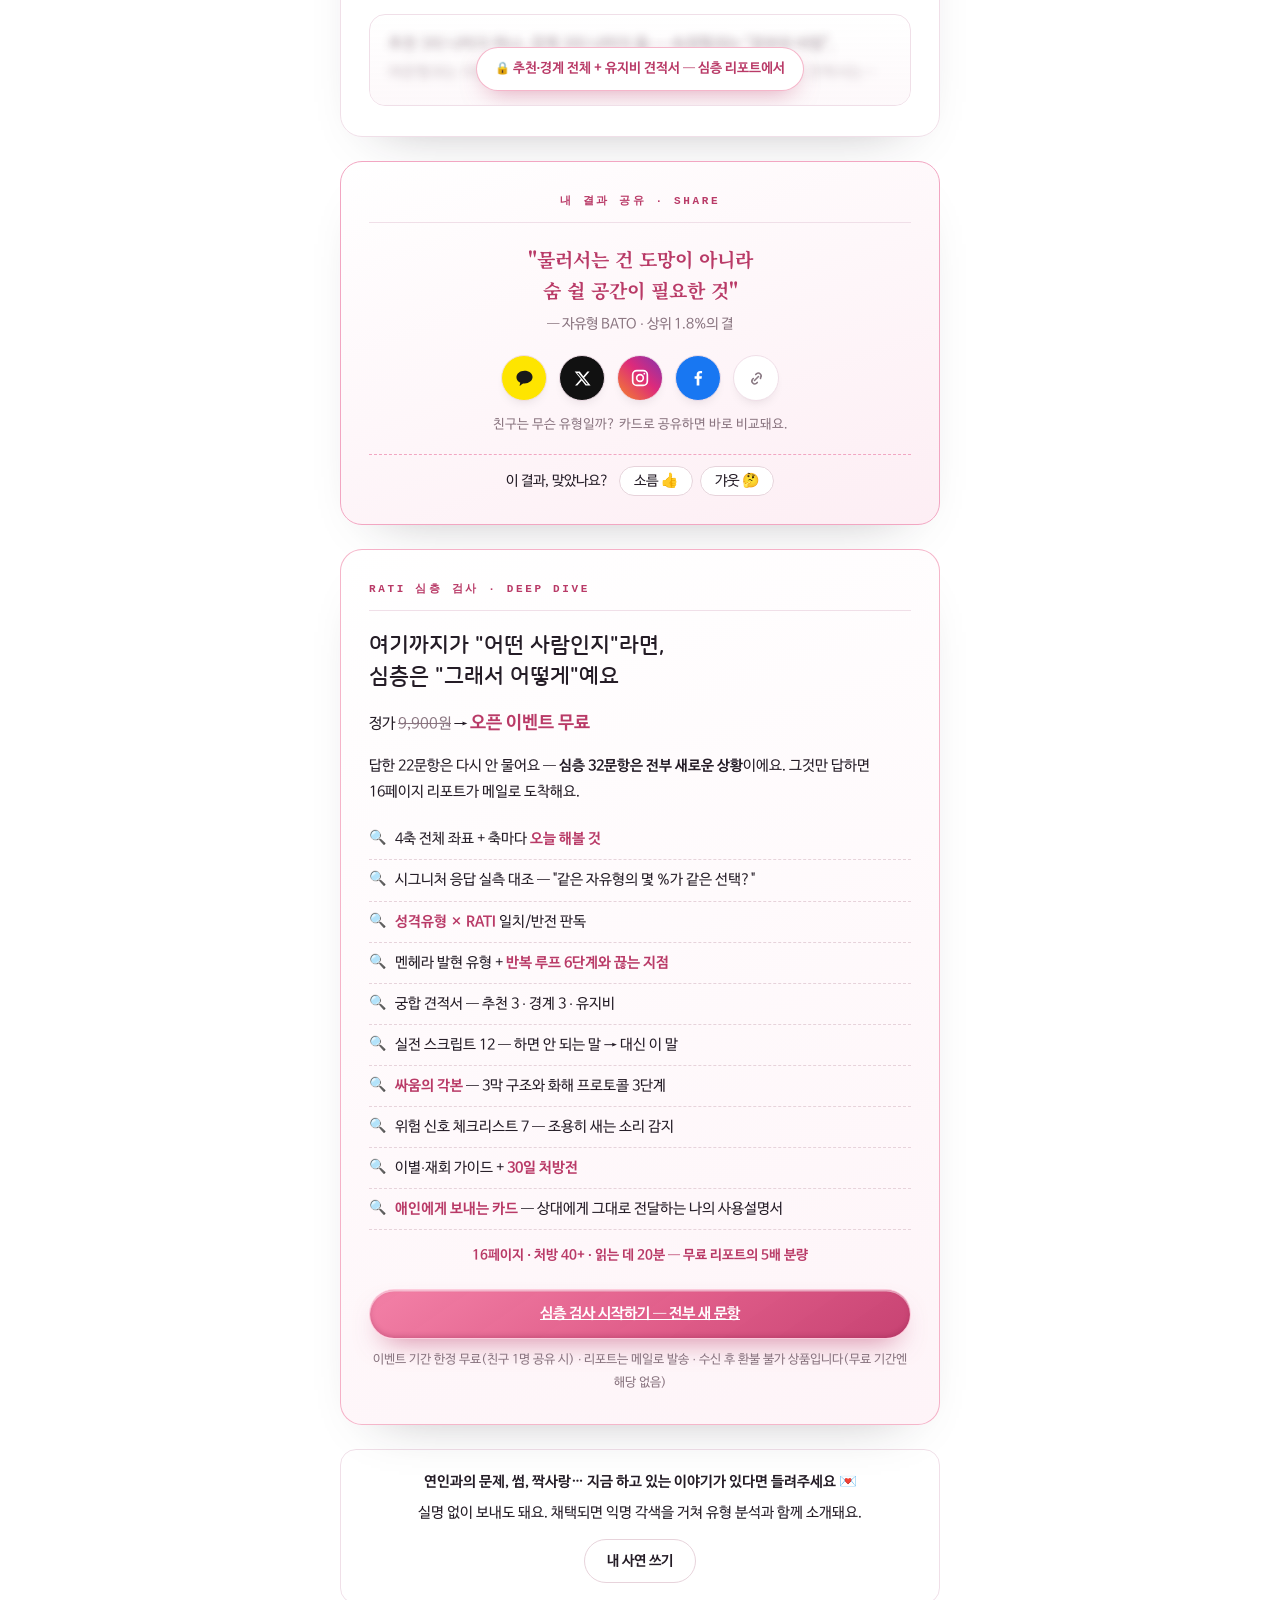
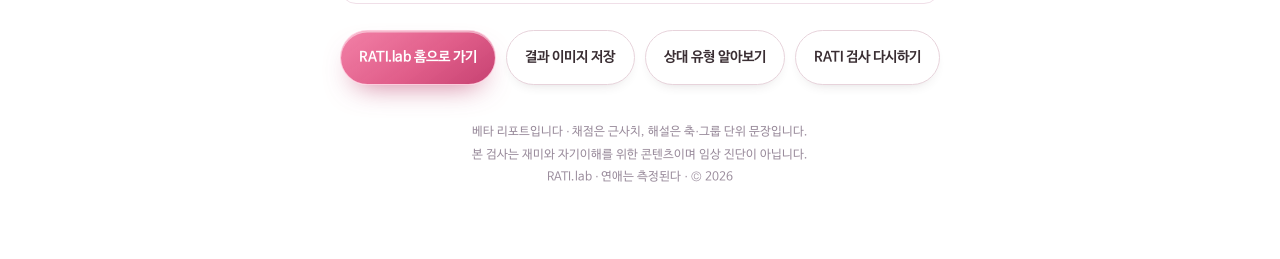
==== commit 9053bfd6: "상대방 리포트 10섹션 개편 + 심층 재오픈 + 최종 검수 반영 - 상대방 유형 리포트: 무료 개편판 레퍼런스 10섹션 구조로 전면 개편   (관찰 신호/당신의 선택/4축 판독/관" ====
--- a/free_sample/index.html
+++ b/free_sample/index.html
@@ -59,7 +59,7 @@
   padding:13px 17px;font-size:15.5px;color:#6b5460;margin-bottom:15px;}
 .scene::before{content:"이런 적 있죠 —";display:block;font-size:12px;letter-spacing:.14em;color:var(--pink);font-weight:700;margin-bottom:4px;}
 .rx{background:#fffdf4;border:1px dashed var(--gold);border-radius:12px;padding:12px 15px;font-size:15px;margin-top:13px;}
-.rx::before{content:"💊 오늘 해볼 것 — 무료에서도 하나는 드려요";display:block;font-size:12px;letter-spacing:.1em;color:var(--gold);font-weight:700;margin-bottom:4px;}
+.rx::before{content:"💊 오늘 해볼 것 — 무료 리포트에도 하나 담았어요";display:block;font-size:12px;letter-spacing:.1em;color:var(--gold);font-weight:700;margin-bottom:4px;}
 
 .axis{margin:16px 0 4px;}
 .axis .lab{display:flex;justify-content:space-between;font-size:14.5px;font-weight:700;}
@@ -126,7 +126,7 @@
   <div class="group">여유 그룹 · EASE</div>
   <p style="margin-top:10px;"><span class="chip" style="background:#eef6fb;color:#3d7ea6;border:1px solid #bcdcee;">🌊 파도 — 같은 자유형 중에서도 관계 앞에서 출렁이는 결</span></p>
   <p class="tagline">구속받는 순간 매력을 잃는 사람.<br>물러서는 건 도망이 아니라, <span class="punch">숨 쉴 공간이 필요한 것.</span></p>
-  <div class="rare">지금까지 <b>3,153명</b> 중 당신 같은 자유형은 <b>1.8%</b> — 16유형 중 13번째로 드문 결이에요.</div>
+  <div class="rare">지금까지 <b>3,153명</b> 중 당신 같은 자유형은 <b>1.8%</b> — 손에 꼽게 드문 결이에요.</div>
   <div class="meta">민수 님 · 25세 · 응답 신뢰도 97% · 22/22 · 2026.8.7 · RATI.lab</div>
 </section>
 
@@ -258,7 +258,7 @@
   <h2>나의 멘헤라 지수 <span class="punch" style="font-size:24px;">40%</span></h2>
   <div class="axis">
     <div class="bar"><div class="fill" style="width:40%;background:linear-gradient(90deg,#9fd8c6,#e8c15d,#e85d8a);"></div><div class="avg" style="left:35.6%"></div><div class="dot" style="left:40%"></div></div>
-    <div class="cap">참여자 평균 35.6 · 0 해탈 — 100 순도 100%</div>
+    <div class="cap">참여자 평균 35.6 · 0 잔잔 — 100 파도</div>
   </div>
   <p style="margin-top:12px;font-size:15px;">당신의 발현 유형은 <b>잠복기 · 폭발형</b> — 평소엔 조용하다가, 사람을 잘못 만나면 켜지고, 켜지면 조용히 쌓였다가 한 번에 터지는 결이에요. 지수가 평균(35.6) 위라서 당신은 <b>파도 자유형</b> — 평균 아래였다면 잔잔 자유형이에요.</p>
   <div class="tease" style="margin-top:12px;">
@@ -316,20 +316,20 @@
   <div class="kicker" style="border-color:var(--light);">RATI 심층 검사 · DEEP DIVE</div>
   <h2>여기까지가 "어떤 사람인지"라면,<br>심층은 "그래서 어떻게"예요</h2>
   <p class="price">정가 <span class="strike">9,900원</span> → <b>오픈 이벤트 무료</b></p>
-  <p style="font-size:14.5px;">답한 22문항은 다시 안 물어요 — <b>심층 32문항은 전부 새로운 상황</b>이에요. 그것만 답하면 16개 섹션 리포트가 메일로 도착해요.</p>
+  <p style="font-size:14.5px;">답한 22문항은 다시 안 물어요 — <b>심층 32문항은 전부 새로운 상황</b>이에요. 그것만 답하면 16페이지 리포트가 메일로 도착해요.</p>
   <ul>
     <li>4축 전체 좌표 + 축마다 <b>오늘 해볼 것</b></li>
     <li>시그니처 응답 실측 대조 — "같은 자유형의 몇 %가 같은 선택?"</li>
     <li><b>성격유형 × RATI</b> 일치/반전 판독</li>
     <li>멘헤라 발현 유형 + <b>반복 루프 6단계와 끊는 지점</b></li>
     <li>궁합 견적서 — 추천 3 · 경계 3 · 유지비</li>
-    <li>실전 스크립트 12 — 하지 말 말 → 대신 이 말</li>
+    <li>실전 스크립트 12 — 하면 안 되는 말 → 대신 이 말</li>
     <li><b>싸움의 각본</b> — 3막 구조와 화해 프로토콜 3단계</li>
     <li>위험 신호 체크리스트 7 — 조용히 새는 소리 감지</li>
     <li>이별·재회 가이드 + <b>30일 처방전</b></li>
     <li><b>애인에게 보내는 카드</b> — 상대에게 그대로 전달하는 나의 사용설명서</li>
   </ul>
-  <p style="text-align:center;font-size:13.5px;color:var(--deep);font-weight:700;margin-top:14px;">16개 섹션 · 처방 40+ · 읽는 데 20분 — 무료 리포트의 5배 분량</p>
+  <p style="text-align:center;font-size:13.5px;color:var(--deep);font-weight:700;margin-top:14px;">16페이지 · 처방 40+ · 읽는 데 20분 — 무료 리포트의 5배 분량</p>
   <a class="btn">심층 검사 시작하기 — 전부 새 문항</a>
   <p class="fine">이벤트 기간 한정 무료(친구 1명 공유 시) · 리포트는 메일로 발송 · 수신 후 환불 불가 상품입니다(무료 기간엔 해당 없음)</p>
 </section>
@@ -337,7 +337,7 @@
 <!-- 사연 -->
 <div class="story">
   <b>연인과의 문제, 썸, 짝사랑… 지금 하고 있는 이야기가 있다면 들려주세요 💌</b>
-  실명 없이 보내도 됩니다. 채택되면 익명 각색을 거쳐 유형 분석과 함께 소개됩니다.
+  실명 없이 보내도 돼요. 채택되면 익명 각색을 거쳐 유형 분석과 함께 소개돼요.
   <span class="sbtn">내 사연 쓰기</span>
 </div>
 
